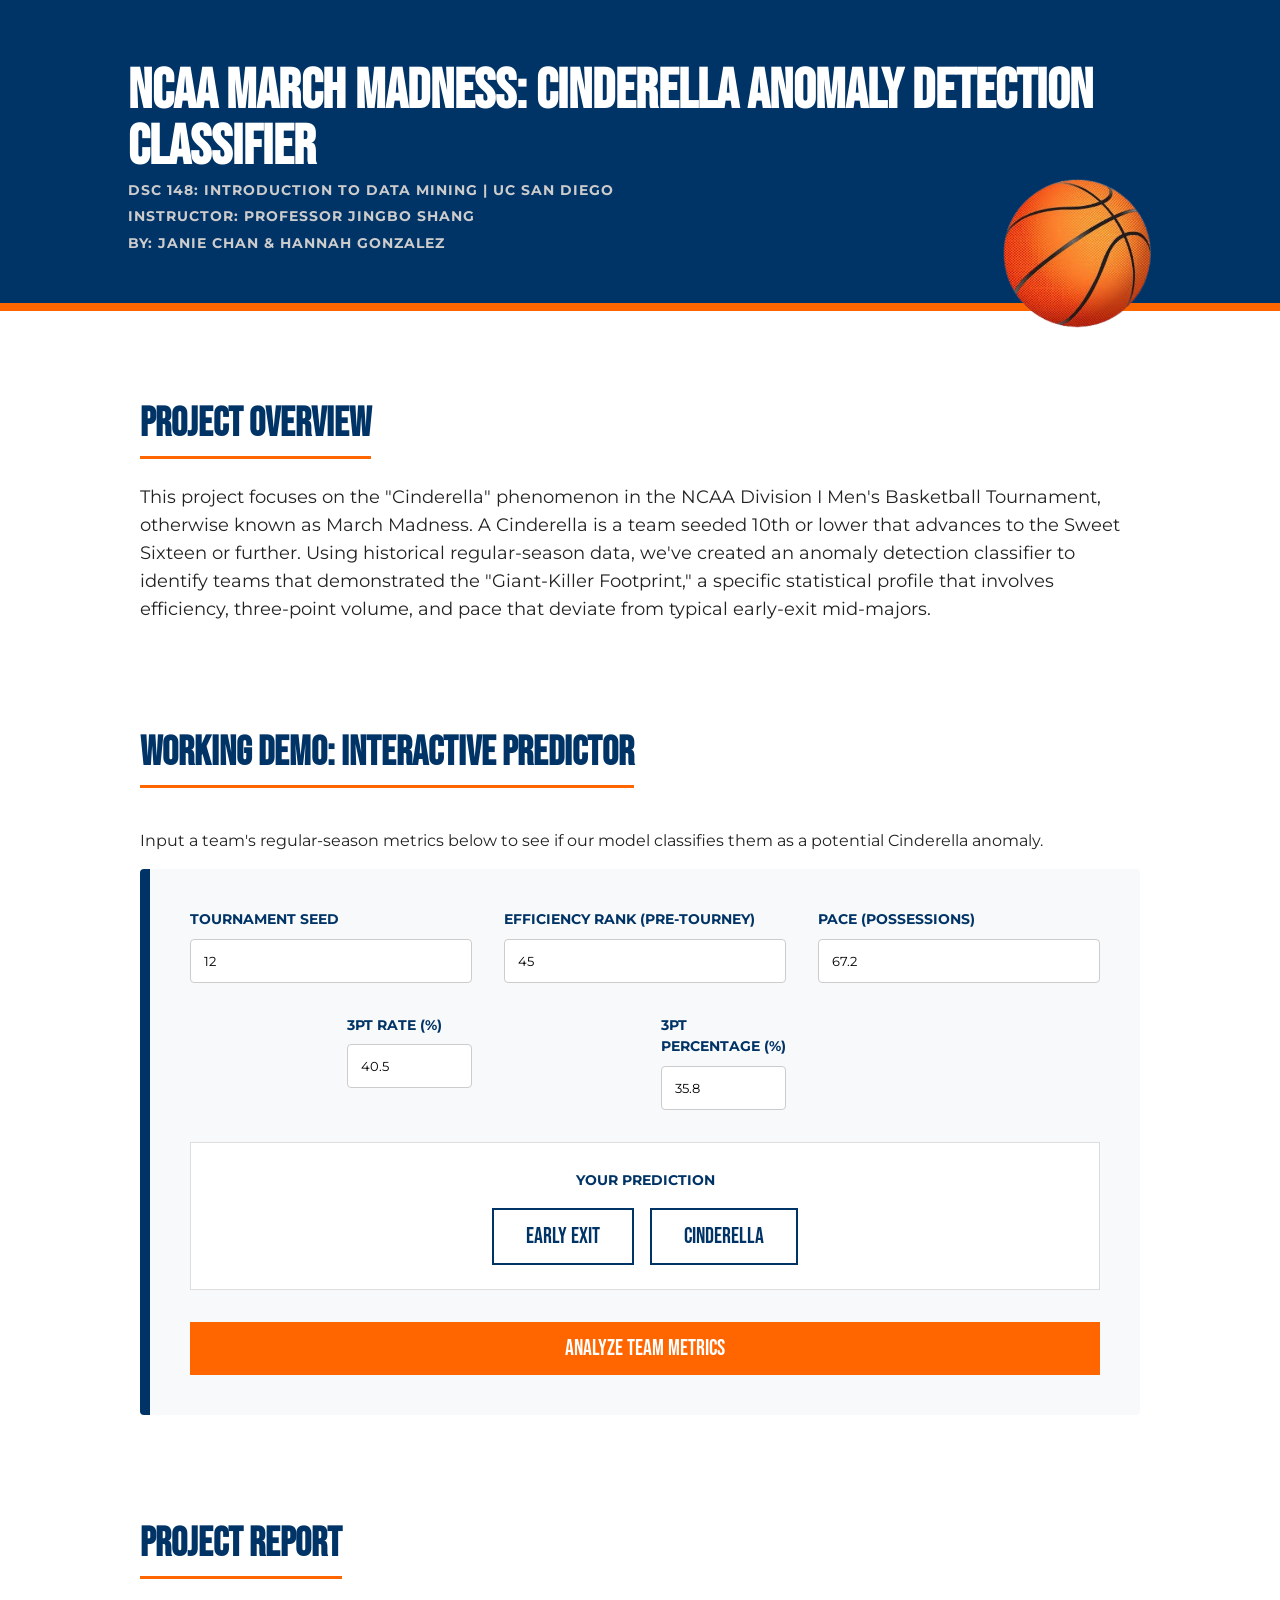
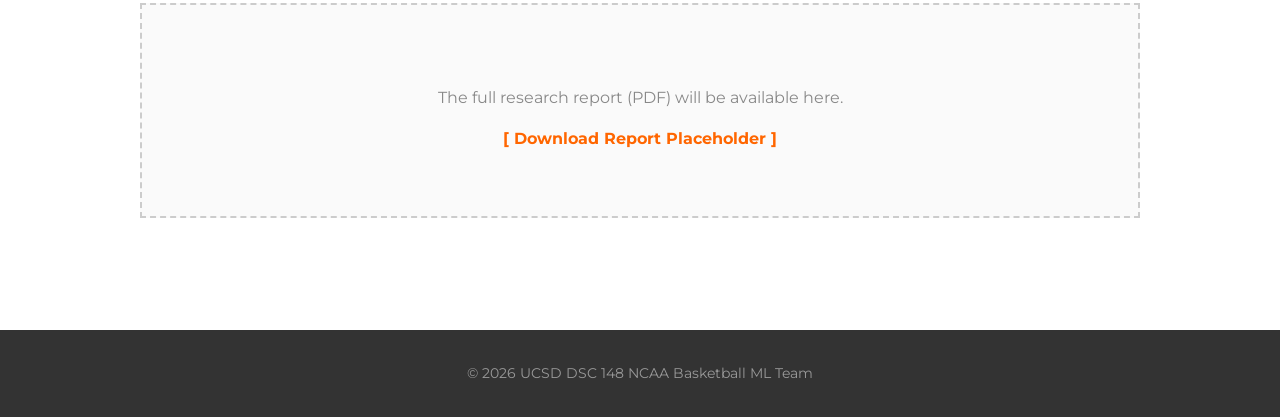
==== index.html @ 098d6387 "final additions + working demo" ====
<!DOCTYPE html>
<html lang="en">
<head>
    <meta charset="UTF-8">
    <meta name="viewport" content="width=device-width, initial-scale=1.0">
    <title>NCAA Cinderella Anomaly Detection</title>
    <link rel="preconnect" href="https://fonts.googleapis.com">
    <link rel="preconnect" href="https://fonts.gstatic.com" crossorigin>
    <link href="https://fonts.googleapis.com/css2?family=Bebas+Neue&family=Montserrat:wght@400;700&display=swap" rel="stylesheet">
    <link rel="stylesheet" href="style.css">
</head>
<body>

    <header class="hero">
        <div class="hoop-icon">
            <img src="image.png" alt="March Madness Clipart" style="width: 150px; height: auto;">
        </div>
        <h1>NCAA March Madness: Cinderella Anomaly Detection Classifier</h1>
        <div class="course-info">DSC 148: Introduction to Data Mining | UC San Diego</div>
        <div class="course-info">Instructor: Professor Jingbo Shang</div>
        <div class="course-info">By: Janie Chan & Hannah Gonzalez</div>
    </header>

    <div class="content-wrapper">
        
        <section id="overview">
            <h2>Project Overview</h2>
            <div class="description-text">
                This project focuses on the "Cinderella" phenomenon in the NCAA Division I Men's Basketball Tournament, otherwise known as March Madness. A Cinderella is a team seeded 10th or lower that advances to the Sweet Sixteen or further. Using historical regular-season data, we've created an anomaly detection classifier to identify teams that demonstrated the "Giant-Killer Footprint," a specific statistical profile that involves efficiency, three-point volume, and pace that deviate from typical early-exit mid-majors.
            </div>
        </section>

        <section id="demo">
            <h2>Working Demo: Interactive Predictor</h2>
            <p>Input a team's regular-season metrics below to see if our model classifies them as a potential Cinderella anomaly.</p>
            
            <div class="predictor-tool">
                <div id="form-content">
                    <div class="form-grid">
                        <div class="input-group">
                            <label>Tournament Seed</label>
                            <input type="number" id="seed" value="12" min="1" max="16">
                            <span class="tooltip">The team's rank in the bracket (1-16). Lower seeds are often the 'underdogs'.</span>
                        </div>
                        <div class="input-group">
                            <label>Efficiency Rank (Pre-Tourney)</label>
                            <input type="number" id="rank" value="45" min="1">
                            <span class="tooltip">The team's overall statistical ranking before the tournament starts.</span>
                        </div>
                        <div class="input-group">
                            <label>Pace (Possessions)</label>
                            <input type="number" id="pace" value="67.2" step="0.1">
                            <span class="tooltip">Average number of possessions per game; shows how fast the team plays.</span>
                        </div>
                        <div class="input-group">
                            <label>3PT Rate (%)</label>
                            <input type="number" id="threeRate" value="40.5" step="0.1">
                            <span class="tooltip">The percentage of total shots that are three-pointers. High rates can lead to upsets.</span>
                        </div>
                        <div class="input-group">
                            <label>3PT Percentage (%)</label>
                            <input type="number" id="threePct" value="35.8" step="0.1">
                            <span class="tooltip">The team's success rate on three-point shots. Accuracy is key for a Cinderella run.</span>
                        </div>
                    </div>

                    <div class="guess-box">
                        <label>Your Prediction</label>
                        <div class="btn-group">
                            <button class="btn-toggle" onclick="setGuess(0)" id="guess-0">Early Exit</button>
                            <button class="btn-toggle" onclick="setGuess(1)" id="guess-1">Cinderella</button>
                        </div>
                    </div>

                    <button class="btn-action" onclick="runAnalysis()">Analyze Team Metrics</button>
                </div>

                <div id="results" class="results-container">
                    <div class="result-grid">
                        <div id="user-result-card" class="res-card">
                            <div style="font-size: 0.8rem; text-transform: uppercase;">Your Guess</div>
                            <div id="user-val" style="font-size: 1.5rem; font-family: 'Bebas Neue';"></div>
                        </div>
                        <div id="ml-result-card" class="res-card">
                            <div style="font-size: 0.8rem; text-transform: uppercase;">Model Output</div>
                            <div id="ml-val" style="font-size: 1.5rem; font-family: 'Bebas Neue';"></div>
                        </div>
                    </div>
                    <div id="explanation-text" class="explanation"></div>
                    <button class="btn-toggle" style="width:100%; margin-top: 1rem;" onclick="resetDemo()">Reset Demo</button>
                </div>
            </div>
        </section>

        <section id="report">
            <h2>Project Report</h2>
            <div class="report-placeholder">
                <p>The full research report (PDF) will be available here.</p>
                <a href="#" style="color: var(--ncaa-orange); font-weight: bold; text-decoration: none;">[ Download Report Placeholder ]</a>
            </div>
        </section>

    </div>

    <footer>
        &copy; 2026 UCSD DSC 148 NCAA Basketball ML Team
    </footer>

    <script>
        let selection = null;

        function setGuess(val) {
            selection = val;
            document.getElementById('guess-0').classList.toggle('active', val === 0);
            document.getElementById('guess-1').classList.toggle('active', val === 1);
        }

        function runAnalysis() {
            if (selection === null) {
                alert("Please select your own prediction first!");
                return;
            }

            const seed = parseFloat(document.getElementById('seed').value);
            const rank = parseFloat(document.getElementById('rank').value);
            const threeRate = parseFloat(document.getElementById('threeRate').value);
            const threePct = parseFloat(document.getElementById('threePct').value);

            // Simplified Model Heuristic
            let score = 0;
            if (seed >= 10) score += 1;
            if (rank < seed * 5) score += 1;
            if (threeRate > 38) score += 1;
            if (threePct > 36) score += 1;

            const isCinderella = score >= 3;
            const mlPred = isCinderella ? 1 : 0;

            // UI Updates
            document.getElementById('form-content').style.display = 'none';
            document.getElementById('results').style.display = 'block';

            const userVal = selection === 1 ? 'Cinderella' : 'Early Exit';
            const mlVal = mlPred === 1 ? 'Cinderella' : 'Early Exit';

            document.getElementById('user-val').innerText = userVal;
            document.getElementById('ml-val').innerText = mlVal;

            document.getElementById('user-result-card').className = 'res-card ' + (selection === 1 ? 'cinderella' : 'early-exit');
            document.getElementById('ml-result-card').className = 'res-card ' + (mlPred === 1 ? 'cinderella' : 'early-exit');

            let explanation = "";
            if (selection === mlPred) {
                explanation = "<strong>Agreement:</strong> Your intuition aligns with our model's feature analysis.";
            } else {
                explanation = "<strong>Discrepancy:</strong> The model " + (mlPred === 1 ? "detected a statistical anomaly" : "didn't see enough of a 'Giant-Killer' profile") + " that differed from your guess.";
            }
            
            document.getElementById('explanation-text').innerHTML = explanation;
        }

        function resetDemo() {
            document.getElementById('form-content').style.display = 'block';
            document.getElementById('results').style.display = 'none';
            selection = null;
            document.getElementById('guess-0').classList.remove('active');
            document.getElementById('guess-1').classList.remove('active');
        }
    </script>
</body>
</html>
---- style.css ----
:root {
    --ncaa-orange: #FF6600;
    --ncaa-blue: #003366;
    --wood-floor: #f4d3a6;
    --text-main: #222;
    --white: #ffffff;
    --light-gray: #f8f9fa;
}

body {
    font-family: 'Montserrat', sans-serif;
    background-color: var(--white);
    margin: 0;
    color: var(--text-main);
    line-height: 1.6;
}

/* Hero Section */
.hero {
    background-color: var(--ncaa-blue);
    color: var(--white);
    padding: 4rem 10% 3rem 10%;
    border-bottom: 8px solid var(--ncaa-orange);
    position: relative;
}

.hero h1 {
    font-family: 'Bebas Neue', cursive;
    font-size: 3.5rem;
    margin: 0;
    line-height: 1;
}

.hero .course-info {
    margin-top: 0.2rem;
    font-weight: 700;
    text-transform: uppercase;
    letter-spacing: 1px;
    color: #ccc;
    font-size: 0.9rem;
}

/* Content Sections */
.content-wrapper {
    max-width: 1000px;
    margin: 0 auto;
    padding: 3rem 5%;
}

section {
    margin-bottom: 4rem;
}

h2 {
    font-family: 'Bebas Neue', cursive;
    font-size: 2.5rem;
    color: var(--ncaa-blue);
    border-bottom: 3px solid var(--ncaa-orange);
    display: inline-block;
    margin-bottom: 1.5rem;
}

.description-text {
    font-size: 1.1rem;
    margin-bottom: 2rem;
    width: 100%;
}

/* Predictor Tool Styling */
.predictor-tool {
    background: var(--light-gray);
    padding: 2.5rem;
    border-radius: 4px;
    border-left: 10px solid var(--ncaa-blue);
}

.form-grid {
    display: grid;
    grid-template-columns: repeat(6, 1fr);
    gap: 2rem;
    margin-bottom: 2rem;
}

.input-group {
    display: flex;
    flex-direction: column;
    position: relative;
    grid-column: span 2;
    min-width: 0; /* Prevents flex items from overflowing */
}

/* Center the bottom two items (3-2 layout) */
.input-group:nth-child(4) {
    grid-column-start: 2;
}

.input-group:nth-child(5) {
    grid-column-start: 4;
}

/* Responsive adjustments for the 3-2 layout */
@media (max-width: 850px) {
    .form-grid {
        grid-template-columns: repeat(2, 1fr);
        gap: 1.5rem;
    }
    .input-group {
        grid-column: span 1 !important;
        grid-column-start: auto !important;
    }
}

@media (max-width: 500px) {
    .form-grid {
        grid-template-columns: 1fr;
    }
    .hero h1 {
        font-size: 2.5rem;
    }
}

/* Tooltip Styling */
.input-group .tooltip {
    visibility: hidden;
    background-color: var(--ncaa-blue);
    color: #fff;
    text-align: center;
    border-radius: 4px;
    padding: 0.8rem;
    position: absolute;
    z-index: 10;
    bottom: 110%;
    left: 50%;
    transform: translateX(-50%);
    width: 200px;
    font-size: 0.8rem;
    line-height: 1.2;
    opacity: 0;
    transition: opacity 0.3s;
    box-shadow: 0 4px 10px rgba(0,0,0,0.2);
    pointer-events: none;
    text-transform: none;
    font-weight: normal;
}

.input-group .tooltip::after {
    content: "";
    position: absolute;
    top: 100%;
    left: 50%;
    margin-left: -5px;
    border-width: 5px;
    border-style: solid;
    border-color: var(--ncaa-blue) transparent transparent transparent;
}

.input-group:hover .tooltip {
    visibility: visible;
    opacity: 1;
}

label {
    font-weight: bold;
    margin-bottom: 0.5rem;
    font-size: 0.85rem;
    text-transform: uppercase;
    color: var(--ncaa-blue);
}

input {
    padding: 0.8rem;
    border: 1px solid #ccc;
    border-radius: 4px;
    font-family: inherit;
}

input:focus {
    outline: none;
    border-color: var(--ncaa-orange);
    box-shadow: 0 0 0 2px rgba(255,102,0,0.2);
}

.guess-box {
    background: var(--white);
    padding: 1.5rem;
    border: 1px solid #ddd;
    margin-bottom: 2rem;
    text-align: center;
}

.btn-group {
    display: flex;
    justify-content: center;
    gap: 1rem;
    margin-top: 1rem;
}

button {
    padding: 0.8rem 2rem;
    font-family: 'Bebas Neue', cursive;
    font-size: 1.4rem;
    border: none;
    cursor: pointer;
    transition: all 0.2s;
}

.btn-action {
    background-color: var(--ncaa-orange);
    color: white;
    width: 100%;
}

.btn-action:hover {
    background-color: #d45500;
}

.btn-toggle {
    background: transparent;
    border: 2px solid var(--ncaa-blue);
    color: var(--ncaa-blue);
}

.btn-toggle.active {
    background: var(--ncaa-blue);
    color: white;
}

/* Result Display */
.results-container {
    display: none;
    margin-top: 2rem;
    animation: slideDown 0.4s ease-out;
}

.result-grid {
    display: grid;
    grid-template-columns: 1fr 1fr;
    gap: 1rem;
}

.res-card {
    padding: 1.5rem;
    text-align: center;
    border: 1px solid #ddd;
}

.res-card.cinderella { background-color: #e8f5e9; border-color: #c8e6c9; color: #2e7d32; }
.res-card.early-exit { background-color: #ffebee; border-color: #ffcdd2; color: #c62828; }

.explanation {
    margin-top: 1.5rem;
    padding: 1rem;
    background: #eee;
    border-radius: 4px;
}

/* Report Section */
.report-placeholder {
    border: 2px dashed #ccc;
    padding: 4rem;
    text-align: center;
    color: #888;
    background: #fafafa;
}

/* Decorative Elements */
.hoop-icon {
    position: absolute;
    right: 10%;
    top: 85%;
    transform: translateY(-50%);
    opacity: 1;
    pointer-events: none;
}

@keyframes slideDown {
    from { opacity: 0; transform: translateY(-10px); }
    to { opacity: 1; transform: translateY(0); }
}

footer {
    background: #333;
    color: #999;
    padding: 2rem;
    text-align: center;
    font-size: 0.9rem;
}
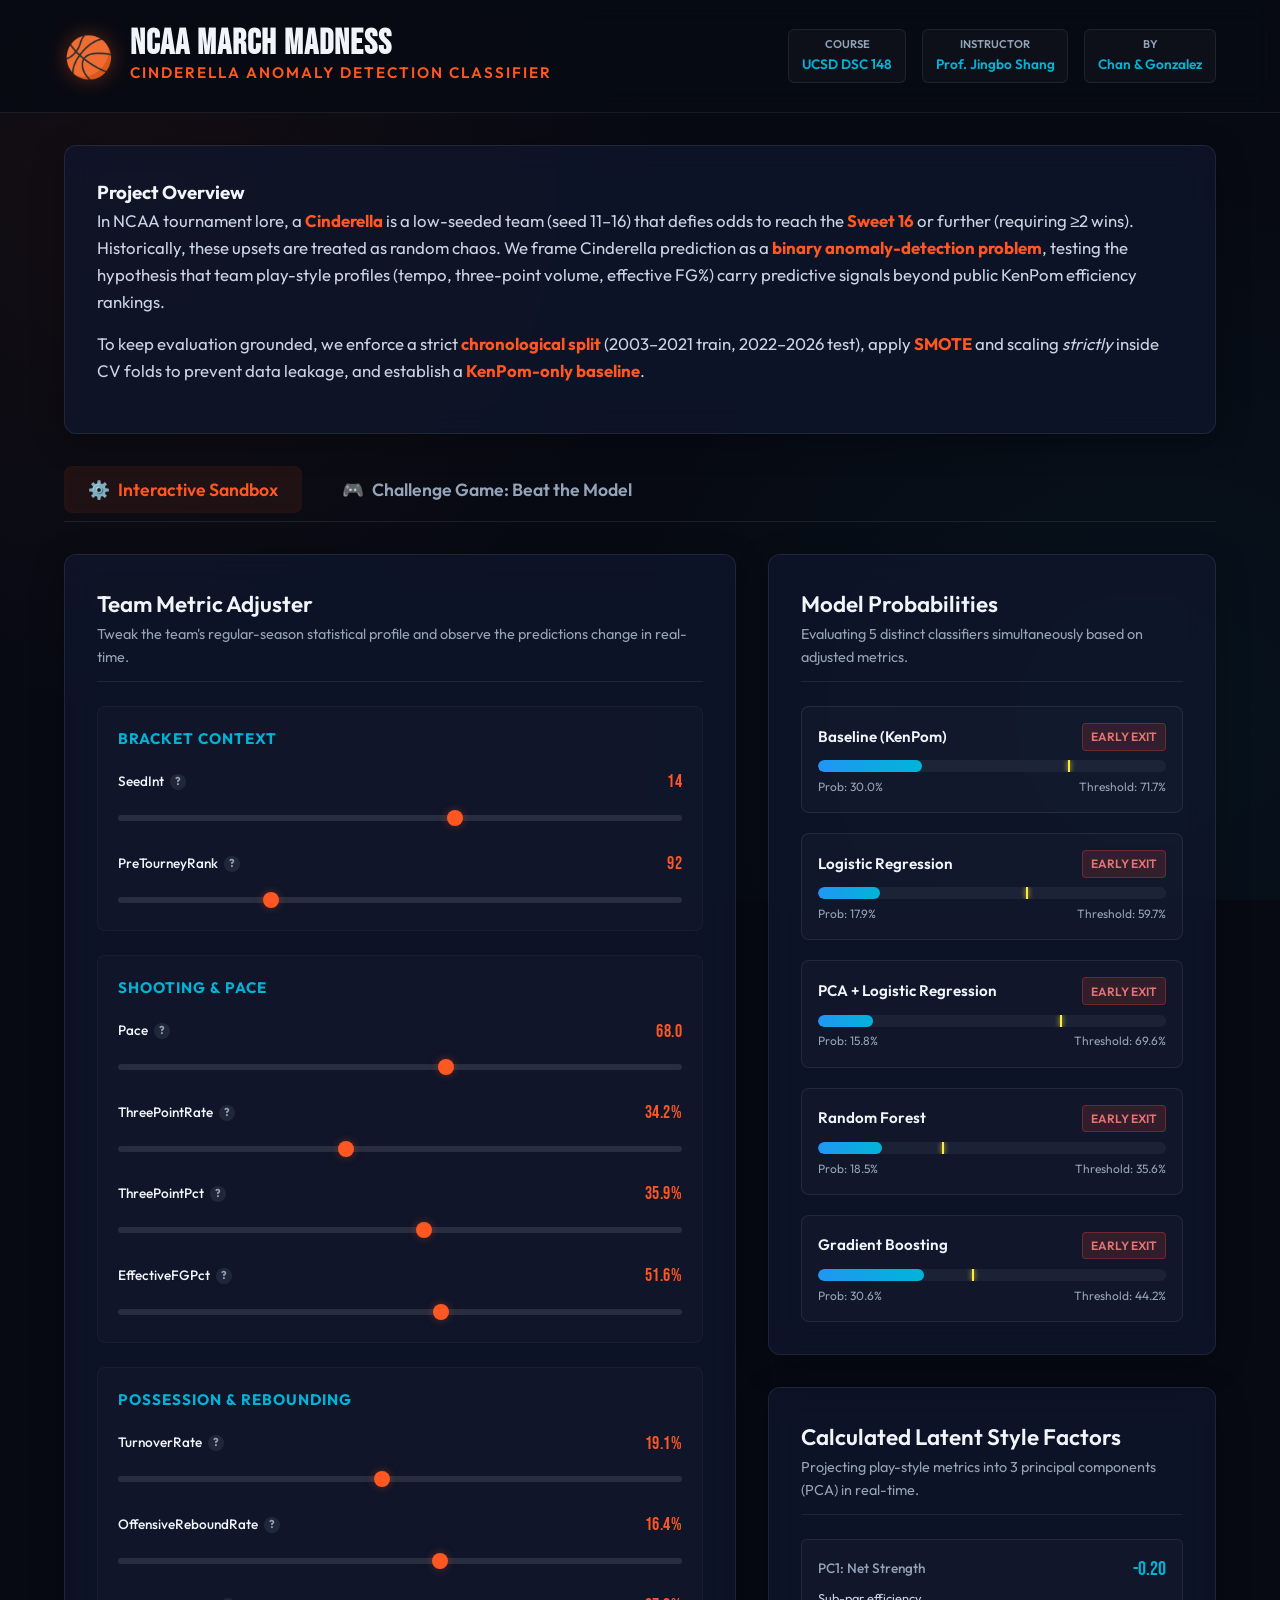
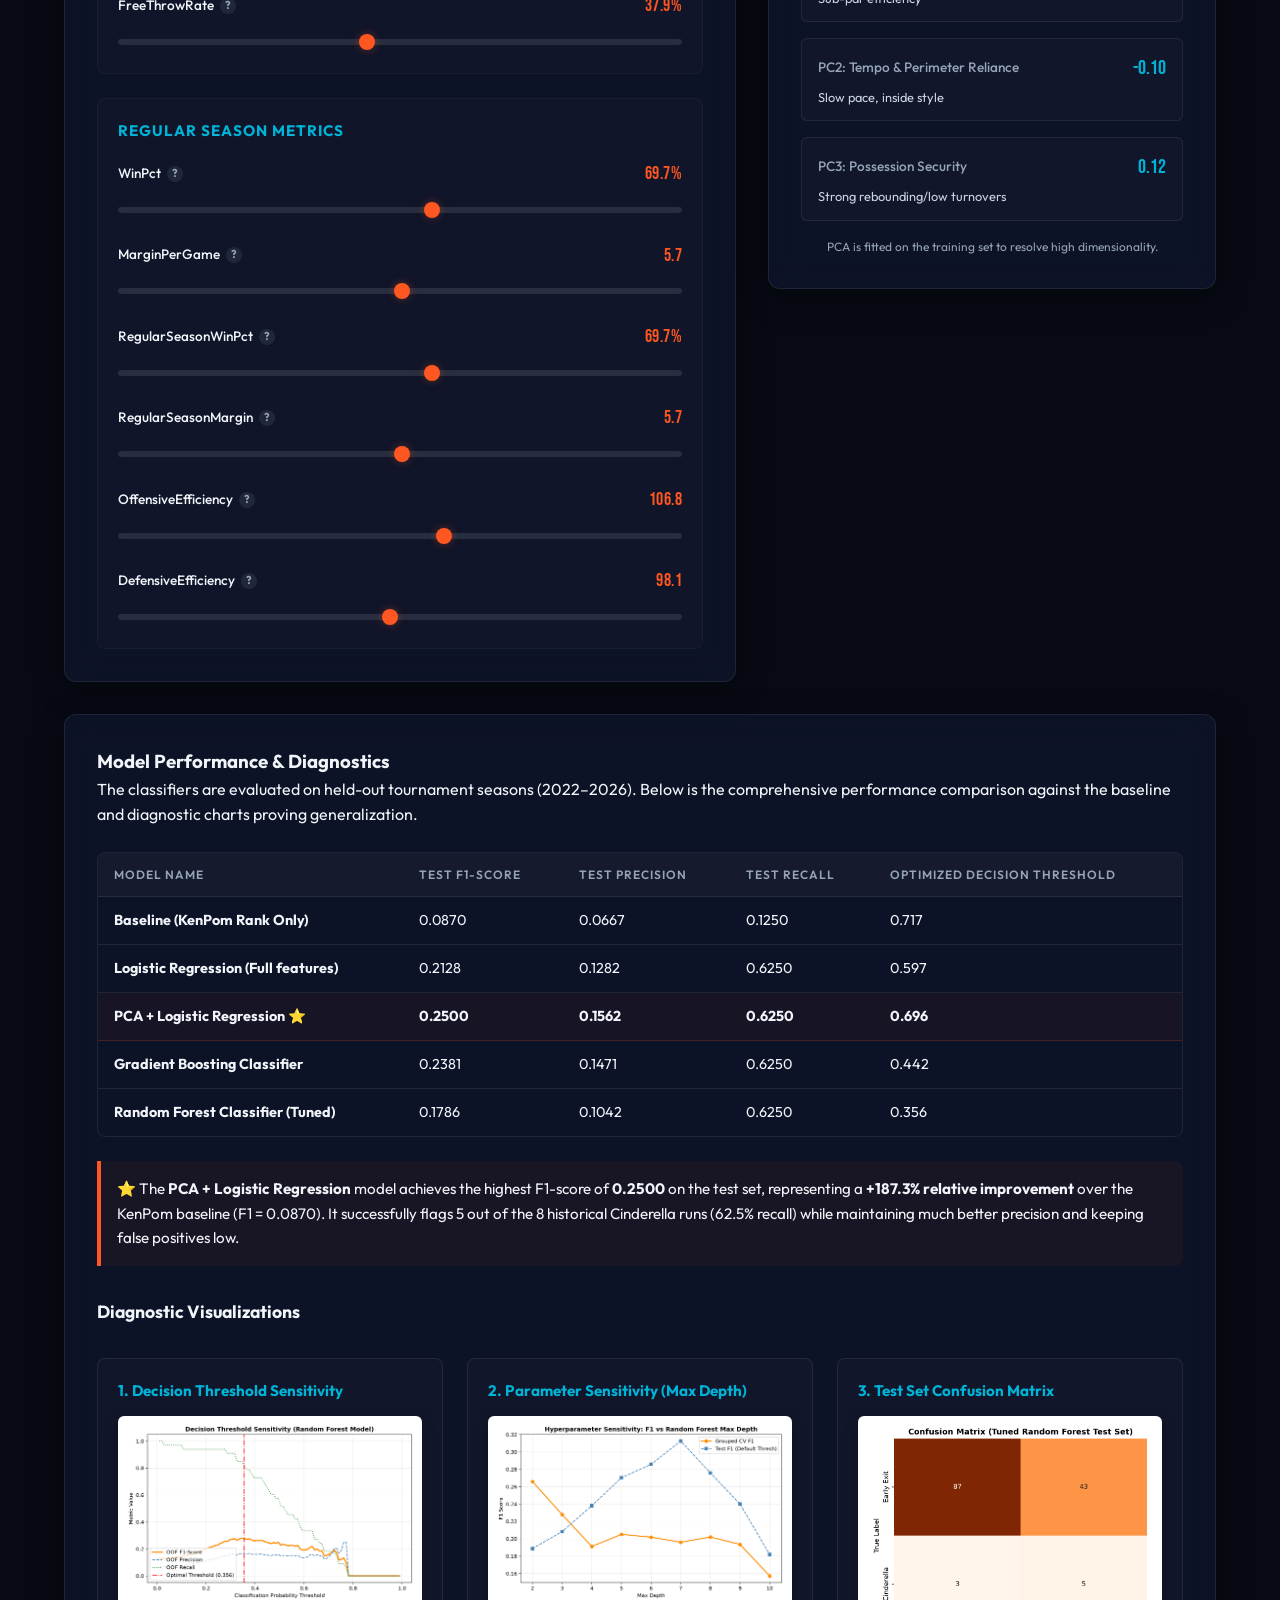
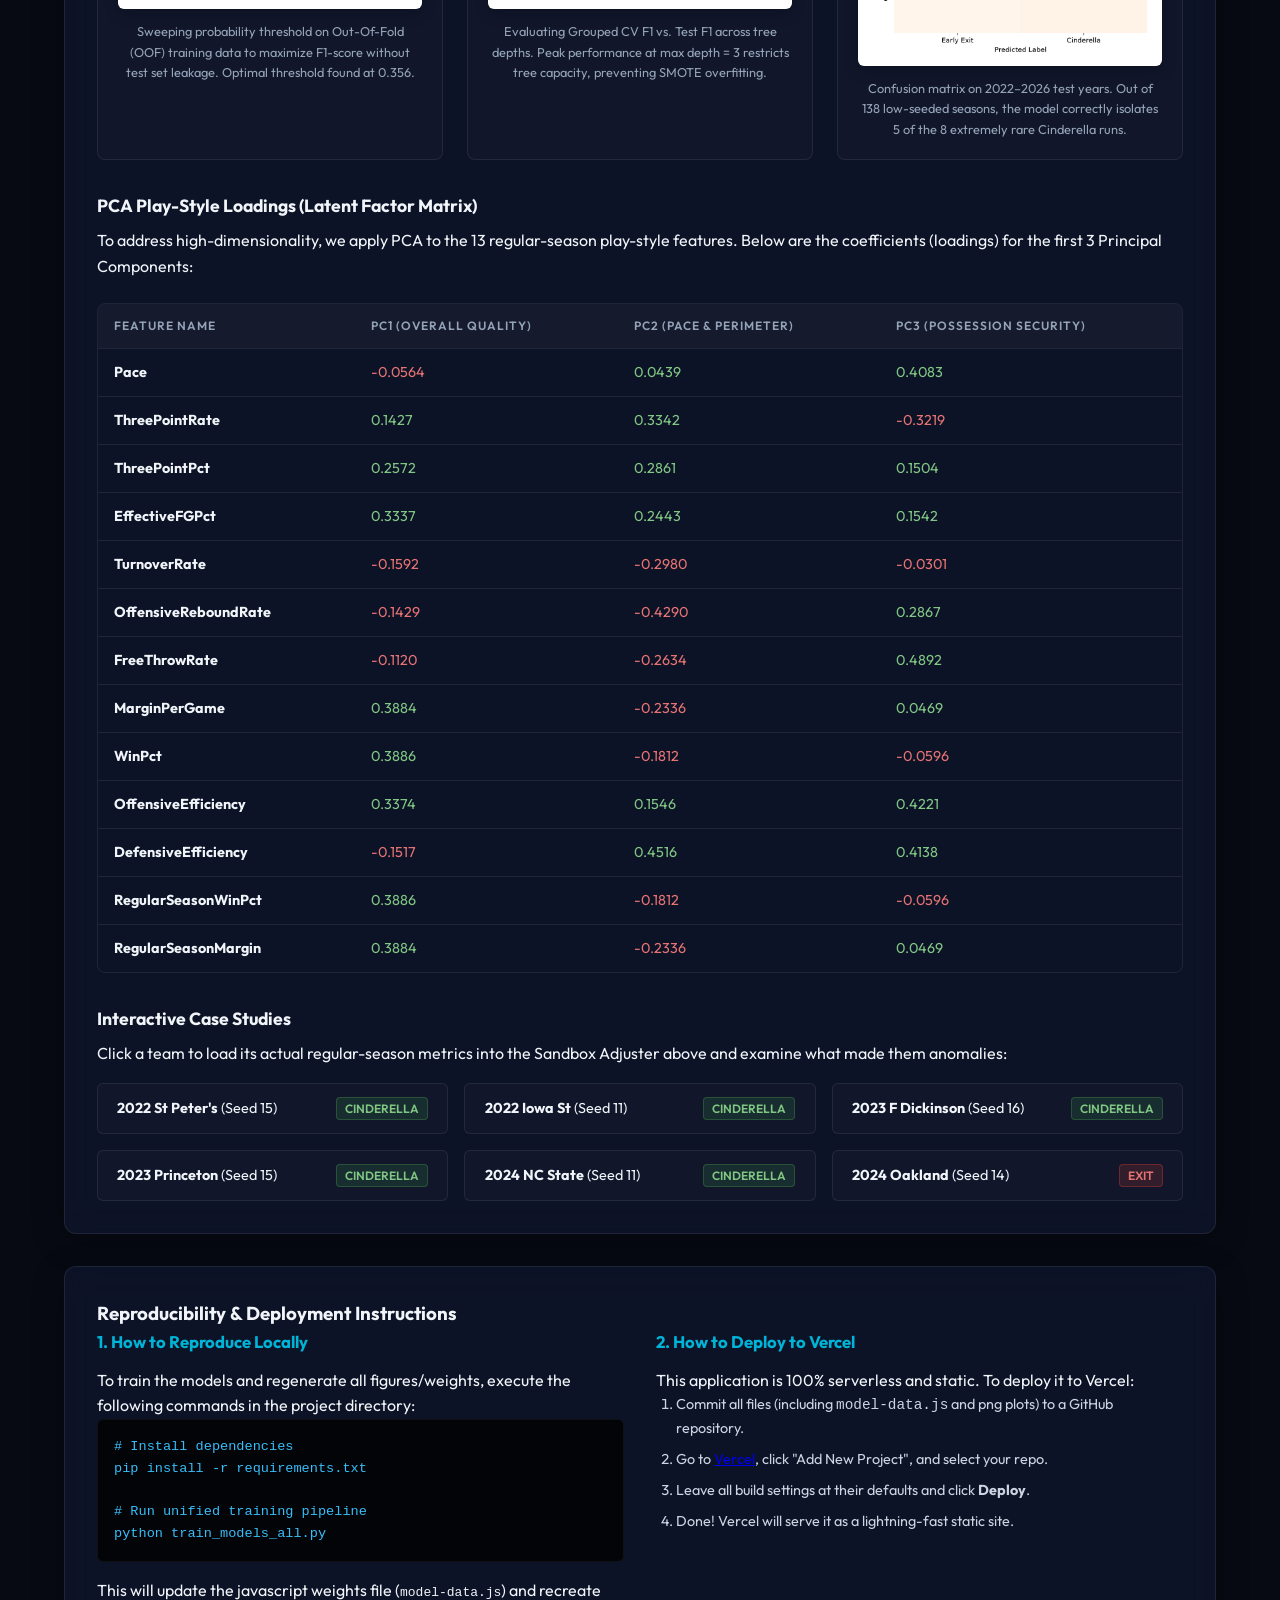
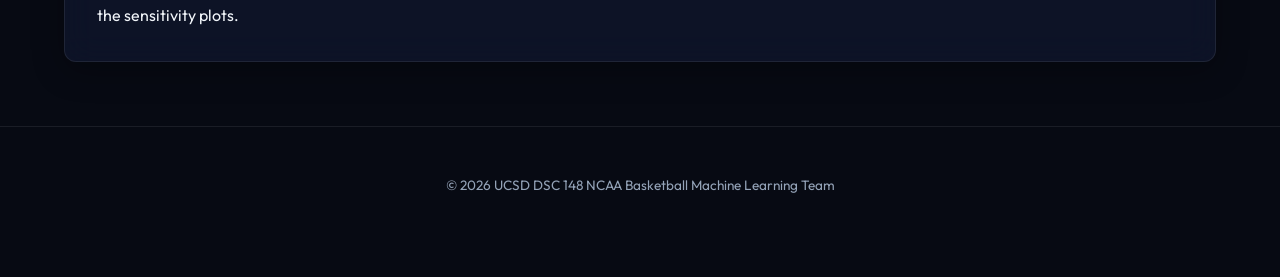
==== commit c929d7d5: "updating full model fix and restructuring and working demo" ====
--- a/index.html
+++ b/index.html
@@ -1,171 +1,357 @@
 <!DOCTYPE html>
 <html lang="en">
 <head>
-    <meta charset="UTF-8">
-    <meta name="viewport" content="width=device-width, initial-scale=1.0">
-    <title>NCAA Cinderella Anomaly Detection</title>
-    <link rel="preconnect" href="https://fonts.googleapis.com">
-    <link rel="preconnect" href="https://fonts.gstatic.com" crossorigin>
-    <link href="https://fonts.googleapis.com/css2?family=Bebas+Neue&family=Montserrat:wght@400;700&display=swap" rel="stylesheet">
-    <link rel="stylesheet" href="style.css">
+  <meta charset="UTF-8">
+  <meta name="viewport" content="width=device-width, initial-scale=1.0">
+  <title>NCAA March Madness: Cinderella Anomaly Detection</title>
+  <!-- SEO Tags -->
+  <meta name="description" content="An interactive machine learning dashboard for predicting NCAA March Madness Cinderella anomalies using advanced models (Logistic Regression, Random Forest, Gradient Boosting, PCA) trained on historical tournament data.">
+  <meta name="author" content="Janie Chan & Hannah Gonzalez">
+  <link rel="preconnect" href="https://fonts.googleapis.com">
+  <link rel="preconnect" href="https://fonts.gstatic.com" crossorigin>
+  <link href="https://fonts.googleapis.com/css2?family=Outfit:wght@300;400;600;800&family=Bebas+Neue&display=swap" rel="stylesheet">
+  <link rel="stylesheet" href="style.css">
 </head>
 <body>
 
-    <header class="hero">
-        <div class="hoop-icon">
-            <img src="image.png" alt="March Madness Clipart" style="width: 150px; height: auto;">
-        </div>
-        <h1>NCAA March Madness: Cinderella Anomaly Detection Classifier</h1>
-        <div class="course-info">DSC 148: Introduction to Data Mining | UC San Diego</div>
-        <div class="course-info">Instructor: Professor Jingbo Shang</div>
-        <div class="course-info">By: Janie Chan & Hannah Gonzalez</div>
-    </header>
-
-    <div class="content-wrapper">
-        
-        <section id="overview">
-            <h2>Project Overview</h2>
-            <div class="description-text">
-                This project focuses on the "Cinderella" phenomenon in the NCAA Division I Men's Basketball Tournament, otherwise known as March Madness. A Cinderella is a team seeded 10th or lower that advances to the Sweet Sixteen or further. Using historical regular-season data, we've created an anomaly detection classifier to identify teams that demonstrated the "Giant-Killer Footprint," a specific statistical profile that involves efficiency, three-point volume, and pace that deviate from typical early-exit mid-majors.
-            </div>
-        </section>
-
-        <section id="demo">
-            <h2>Working Demo: Interactive Predictor</h2>
-            <p>Input a team's regular-season metrics below to see if our model classifies them as a potential Cinderella anomaly.</p>
+  <!-- Premium Header -->
+  <header class="app-header">
+    <div class="header-container">
+      <div class="header-logo-group">
+        <div class="hoop-art">🏀</div>
+        <div>
+          <h1>NCAA March Madness</h1>
+          <h2>Cinderella Anomaly Detection Classifier</h2>
+        </div>
+      </div>
+      <div class="meta-badge-grid">
+        <div class="meta-badge">
+          <span class="meta-label">Course</span>
+          <span class="meta-val">UCSD DSC 148</span>
+        </div>
+        <div class="meta-badge">
+          <span class="meta-label">Instructor</span>
+          <span class="meta-val">Prof. Jingbo Shang</span>
+        </div>
+        <div class="meta-badge">
+          <span class="meta-label">By</span>
+          <span class="meta-val">Chan & Gonzalez</span>
+        </div>
+      </div>
+    </div>
+  </header>
+
+  <main class="main-content">
+    <!-- Project Overview -->
+    <section class="card glass-panel intro-section" id="overview">
+      <h3>Project Overview</h3>
+      <p>
+        In NCAA tournament lore, a <strong>Cinderella</strong> is a low-seeded team (seed 11–16) that defies odds to reach the <strong>Sweet 16</strong> or further (requiring &ge;2 wins). Historically, these upsets are treated as random chaos. We frame Cinderella prediction as a <strong>binary anomaly-detection problem</strong>, testing the hypothesis that team play-style profiles (tempo, three-point volume, effective FG%) carry predictive signals beyond public KenPom efficiency rankings.
+      </p>
+      <p>
+        To keep evaluation grounded, we enforce a strict <strong>chronological split</strong> (2003–2021 train, 2022–2026 test), apply <strong>SMOTE</strong> and scaling <em>strictly</em> inside CV folds to prevent data leakage, and establish a <strong>KenPom-only baseline</strong>.
+      </p>
+    </section>
+
+    <!-- Interactive Workspace Tabs -->
+    <div class="workspace-tabs-wrapper">
+      <button class="tab-btn active" id="tab-sandbox">
+        <span class="tab-icon">⚙️</span> Interactive Sandbox
+      </button>
+      <button class="tab-btn" id="tab-challenge">
+        <span class="tab-icon">🎮</span> Challenge Game: Beat the Model
+      </button>
+    </div>
+
+    <!-- 1. Interactive Sandbox Workspace -->
+    <section id="sandbox-workspace" class="sandbox-grid">
+      <!-- Left Column: Sliders -->
+      <div class="card glass-panel input-panel">
+        <div class="panel-header">
+          <h3>Team Metric Adjuster</h3>
+          <p>Tweak the team's regular-season statistical profile and observe the predictions change in real-time.</p>
+        </div>
+        <div id="sliders-grid" class="sliders-list">
+          <!-- Dynamically populated sliders -->
+        </div>
+      </div>
+
+      <!-- Right Column: Real-time Predictions & PCA -->
+      <div class="prediction-side">
+        <!-- Live ML Outputs -->
+        <div class="card glass-panel output-panel">
+          <div class="panel-header">
+            <h3>Model Probabilities</h3>
+            <p>Evaluating 5 distinct classifiers simultaneously based on adjusted metrics.</p>
+          </div>
+          <div id="predictions-list" class="predictions-stack">
+            <!-- Dynamically populated prediction bars -->
+          </div>
+        </div>
+
+        <!-- Live Latent Factors -->
+        <div class="card glass-panel pca-panel">
+          <div class="panel-header">
+            <h3>Calculated Latent Style Factors</h3>
+            <p>Projecting play-style metrics into 3 principal components (PCA) in real-time.</p>
+          </div>
+          <div class="pca-grid">
+            <div class="pca-card">
+              <div class="pca-meta">
+                <span class="pca-title">PC1: Net Strength</span>
+                <span class="pca-val" id="pca-pc1-val">0.00</span>
+              </div>
+              <p class="pca-desc" id="pca-pc1-desc">Calculated component...</p>
+            </div>
+            <div class="pca-card">
+              <div class="pca-meta">
+                <span class="pca-title">PC2: Tempo & Perimeter Reliance</span>
+                <span class="pca-val" id="pca-pc2-val">0.00</span>
+              </div>
+              <p class="pca-desc" id="pca-pc2-desc">Calculated component...</p>
+            </div>
+            <div class="pca-card">
+              <div class="pca-meta">
+                <span class="pca-title">PC3: Possession Security</span>
+                <span class="pca-val" id="pca-pc3-val">0.00</span>
+              </div>
+              <p class="pca-desc" id="pca-pc3-desc">Calculated component...</p>
+            </div>
+          </div>
+          <p class="pca-footer-note">
+            PCA is fitted on the training set to resolve high dimensionality.
+          </p>
+        </div>
+      </div>
+    </section>
+
+    <!-- 2. Challenge Mode Workspace (Hidden by default) -->
+    <section id="challenge-workspace" class="challenge-container" style="display: none;">
+      <div class="challenge-split">
+        <!-- Game Play area -->
+        <div class="card glass-panel challenge-game-card">
+          <div class="panel-header">
+            <h3>Can You Predict the Cinderella?</h3>
+            <p>Below are the actual regular season metrics of a real tournament team (Seed 11–16) drawn from the 2022–2026 test years. Make your guess, check the models, and reveal the truth!</p>
+          </div>
+          
+          <div class="mystery-box-badge">❓ Mystery Team Case</div>
+          
+          <div id="challenge-stats-grid" class="challenge-stats-grid">
+            <!-- Dynamically populated -->
+          </div>
+
+          <div class="challenge-actions-group">
+            <div class="user-guess-area">
+              <span class="prompt-text">Your Guess:</span>
+              <div class="btn-group">
+                <button class="btn-toggle btn-guess" id="guess-exit-btn">Early Exit</button>
+                <button class="btn-toggle btn-guess" id="guess-cindy-btn">Cinderella</button>
+              </div>
+            </div>
+            <div class="game-play-btns">
+              <button class="btn-action" id="challenge-reveal-btn" disabled>Reveal Outcome</button>
+              <button class="btn-secondary" id="challenge-next-btn">Next Team</button>
+            </div>
+          </div>
+
+          <!-- Reveal Area -->
+          <div id="challenge-outcome-wrapper" style="display: none; margin-top: 2rem;">
+            <div id="challenge-outcome-card">
+              <!-- Dynamically populated -->
+            </div>
             
-            <div class="predictor-tool">
-                <div id="form-content">
-                    <div class="form-grid">
-                        <div class="input-group">
-                            <label>Tournament Seed</label>
-                            <input type="number" id="seed" value="12" min="1" max="16">
-                            <span class="tooltip">The team's rank in the bracket (1-16). Lower seeds are often the 'underdogs'.</span>
-                        </div>
-                        <div class="input-group">
-                            <label>Efficiency Rank (Pre-Tourney)</label>
-                            <input type="number" id="rank" value="45" min="1">
-                            <span class="tooltip">The team's overall statistical ranking before the tournament starts.</span>
-                        </div>
-                        <div class="input-group">
-                            <label>Pace (Possessions)</label>
-                            <input type="number" id="pace" value="67.2" step="0.1">
-                            <span class="tooltip">Average number of possessions per game; shows how fast the team plays.</span>
-                        </div>
-                        <div class="input-group">
-                            <label>3PT Rate (%)</label>
-                            <input type="number" id="threeRate" value="40.5" step="0.1">
-                            <span class="tooltip">The percentage of total shots that are three-pointers. High rates can lead to upsets.</span>
-                        </div>
-                        <div class="input-group">
-                            <label>3PT Percentage (%)</label>
-                            <input type="number" id="threePct" value="35.8" step="0.1">
-                            <span class="tooltip">The team's success rate on three-point shots. Accuracy is key for a Cinderella run.</span>
-                        </div>
-                    </div>
-
-                    <div class="guess-box">
-                        <label>Your Prediction</label>
-                        <div class="btn-group">
-                            <button class="btn-toggle" onclick="setGuess(0)" id="guess-0">Early Exit</button>
-                            <button class="btn-toggle" onclick="setGuess(1)" id="guess-1">Cinderella</button>
-                        </div>
-                    </div>
-
-                    <button class="btn-action" onclick="runAnalysis()">Analyze Team Metrics</button>
-                </div>
-
-                <div id="results" class="results-container">
-                    <div class="result-grid">
-                        <div id="user-result-card" class="res-card">
-                            <div style="font-size: 0.8rem; text-transform: uppercase;">Your Guess</div>
-                            <div id="user-val" style="font-size: 1.5rem; font-family: 'Bebas Neue';"></div>
-                        </div>
-                        <div id="ml-result-card" class="res-card">
-                            <div style="font-size: 0.8rem; text-transform: uppercase;">Model Output</div>
-                            <div id="ml-val" style="font-size: 1.5rem; font-family: 'Bebas Neue';"></div>
-                        </div>
-                    </div>
-                    <div id="explanation-text" class="explanation"></div>
-                    <button class="btn-toggle" style="width:100%; margin-top: 1rem;" onclick="resetDemo()">Reset Demo</button>
-                </div>
-            </div>
-        </section>
-
-        <section id="report">
-            <h2>Project Report</h2>
-            <div class="report-placeholder">
-                <p>The full research report (PDF) will be available here.</p>
-                <a href="#" style="color: var(--ncaa-orange); font-weight: bold; text-decoration: none;">[ Download Report Placeholder ]</a>
-            </div>
-        </section>
-
-    </div>
-
-    <footer>
-        &copy; 2026 UCSD DSC 148 NCAA Basketball ML Team
-    </footer>
-
-    <script>
-        let selection = null;
-
-        function setGuess(val) {
-            selection = val;
-            document.getElementById('guess-0').classList.toggle('active', val === 0);
-            document.getElementById('guess-1').classList.toggle('active', val === 1);
-        }
-
-        function runAnalysis() {
-            if (selection === null) {
-                alert("Please select your own prediction first!");
-                return;
-            }
-
-            const seed = parseFloat(document.getElementById('seed').value);
-            const rank = parseFloat(document.getElementById('rank').value);
-            const threeRate = parseFloat(document.getElementById('threeRate').value);
-            const threePct = parseFloat(document.getElementById('threePct').value);
-
-            // Simplified Model Heuristic
-            let score = 0;
-            if (seed >= 10) score += 1;
-            if (rank < seed * 5) score += 1;
-            if (threeRate > 38) score += 1;
-            if (threePct > 36) score += 1;
-
-            const isCinderella = score >= 3;
-            const mlPred = isCinderella ? 1 : 0;
-
-            // UI Updates
-            document.getElementById('form-content').style.display = 'none';
-            document.getElementById('results').style.display = 'block';
-
-            const userVal = selection === 1 ? 'Cinderella' : 'Early Exit';
-            const mlVal = mlPred === 1 ? 'Cinderella' : 'Early Exit';
-
-            document.getElementById('user-val').innerText = userVal;
-            document.getElementById('ml-val').innerText = mlVal;
-
-            document.getElementById('user-result-card').className = 'res-card ' + (selection === 1 ? 'cinderella' : 'early-exit');
-            document.getElementById('ml-result-card').className = 'res-card ' + (mlPred === 1 ? 'cinderella' : 'early-exit');
-
-            let explanation = "";
-            if (selection === mlPred) {
-                explanation = "<strong>Agreement:</strong> Your intuition aligns with our model's feature analysis.";
-            } else {
-                explanation = "<strong>Discrepancy:</strong> The model " + (mlPred === 1 ? "detected a statistical anomaly" : "didn't see enough of a 'Giant-Killer' profile") + " that differed from your guess.";
-            }
-            
-            document.getElementById('explanation-text').innerHTML = explanation;
-        }
-
-        function resetDemo() {
-            document.getElementById('form-content').style.display = 'block';
-            document.getElementById('results').style.display = 'none';
-            selection = null;
-            document.getElementById('guess-0').classList.remove('active');
-            document.getElementById('guess-1').classList.remove('active');
-        }
-    </script>
+            <div class="model-comparison-table-wrapper" style="margin-top: 1.5rem;">
+              <h5>How the Models Classified this Team:</h5>
+              <table class="model-comparison-table">
+                <thead>
+                  <tr>
+                    <th>Model</th>
+                    <th>Model Probability</th>
+                    <th>Model Prediction</th>
+                    <th>Result</th>
+                  </tr>
+                </thead>
+                <tbody id="challenge-details-body">
+                  <!-- Dynamically populated -->
+                </tbody>
+              </table>
+            </div>
+          </div>
+        </div>
+
+        <!-- Scoreboard area -->
+        <div class="card glass-panel challenge-score-card">
+          <h3>Game Scoreboard</h3>
+          <p>Accuracy on held-out test data (2022–2026)</p>
+          <div class="scoreboard-stats">
+            <div class="score-row">
+              <span>👤 Your Score:</span>
+              <strong id="score-user" class="glow-text">0/0</strong>
+            </div>
+            <div class="score-row">
+              <span>🌲 Random Forest (Tuned):</span>
+              <strong id="score-rf">0/0</strong>
+            </div>
+            <div class="score-row">
+              <span>⚡ Gradient Boosting:</span>
+              <strong id="score-gbm">0/0</strong>
+            </div>
+            <div class="score-row">
+              <span>📊 KenPom Baseline:</span>
+              <strong id="score-baseline">0/0</strong>
+            </div>
+          </div>
+        </div>
+      </div>
+    </section>
+
+    <!-- Analytics, Model Details, and Plots Section -->
+    <section class="card glass-panel analytics-section" id="analytics">
+      <h3>Model Performance & Diagnostics</h3>
+      <p>
+        The classifiers are evaluated on held-out tournament seasons (2022–2026). Below is the comprehensive performance comparison against the baseline and diagnostic charts proving generalization.
+      </p>
+
+      <!-- Comparative Metrics Table -->
+      <div class="table-wrapper">
+        <table class="metrics-table">
+          <thead>
+            <tr>
+              <th>Model Name</th>
+              <th>Test F1-Score</th>
+              <th>Test Precision</th>
+              <th>Test Recall</th>
+              <th>Optimized Decision Threshold</th>
+            </tr>
+          </thead>
+          <tbody>
+            <tr>
+              <td><strong>Baseline (KenPom Rank Only)</strong></td>
+              <td>0.0870</td>
+              <td>0.0667</td>
+              <td>0.1250</td>
+              <td>0.717</td>
+            </tr>
+            <tr>
+              <td><strong>Logistic Regression (Full features)</strong></td>
+              <td>0.2128</td>
+              <td>0.1282</td>
+              <td>0.6250</td>
+              <td>0.597</td>
+            </tr>
+            <tr class="highlight-row">
+              <td><strong>PCA + Logistic Regression</strong> ⭐</td>
+              <td><strong>0.2500</strong></td>
+              <td><strong>0.1562</strong></td>
+              <td><strong>0.6250</strong></td>
+              <td><strong>0.696</strong></td>
+            </tr>
+            <tr>
+              <td><strong>Gradient Boosting Classifier</strong></td>
+              <td>0.2381</td>
+              <td>0.1471</td>
+              <td>0.6250</td>
+              <td>0.442</td>
+            </tr>
+            <tr>
+              <td><strong>Random Forest Classifier (Tuned)</strong></td>
+              <td>0.1786</td>
+              <td>0.1042</td>
+              <td>0.6250</td>
+              <td>0.356</td>
+            </tr>
+          </tbody>
+        </table>
+      </div>
+
+      <div class="highlight-note">
+        ⭐ The <strong>PCA + Logistic Regression</strong> model achieves the highest F1-score of <strong>0.2500</strong> on the test set, representing a <strong>+187.3% relative improvement</strong> over the KenPom baseline (F1 = 0.0870). It successfully flags 5 out of the 8 historical Cinderella runs (62.5% recall) while maintaining much better precision and keeping false positives low.
+      </div>
+
+      <!-- Diagnostic Charts Grid -->
+      <h4 class="section-subtitle">Diagnostic Visualizations</h4>
+      <div class="plots-carousel">
+        <div class="plot-card">
+          <h5>1. Decision Threshold Sensitivity</h5>
+          <img src="threshold_sensitivity.png" alt="Decision Threshold Sensitivity Plot" class="diagnostic-img">
+          <p class="plot-caption">Sweeping probability threshold on Out-Of-Fold (OOF) training data to maximize F1-score without test set leakage. Optimal threshold found at 0.356.</p>
+        </div>
+        <div class="plot-card">
+          <h5>2. Parameter Sensitivity (Max Depth)</h5>
+          <img src="parameter_sensitivity_depth.png" alt="Parameter Sensitivity Plot" class="diagnostic-img">
+          <p class="plot-caption">Evaluating Grouped CV F1 vs. Test F1 across tree depths. Peak performance at max depth = 3 restricts tree capacity, preventing SMOTE overfitting.</p>
+        </div>
+        <div class="plot-card">
+          <h5>3. Test Set Confusion Matrix</h5>
+          <img src="confusion_matrix_final_model.png" alt="Confusion Matrix Plot" class="diagnostic-img">
+          <p class="plot-caption">Confusion matrix on 2022–2026 test years. Out of 138 low-seeded seasons, the model correctly isolates 5 of the 8 extremely rare Cinderella runs.</p>
+        </div>
+      </div>
+
+      <!-- PCA Latent Factor Loadings -->
+      <h4 class="section-subtitle">PCA Play-Style Loadings (Latent Factor Matrix)</h4>
+      <p>
+        To address high-dimensionality, we apply PCA to the 13 regular-season play-style features. Below are the coefficients (loadings) for the first 3 Principal Components:
+      </p>
+      <div class="table-wrapper">
+        <table class="pca-loadings-table">
+          <thead>
+            <tr>
+              <th>Feature Name</th>
+              <th>PC1 (Overall Quality)</th>
+              <th>PC2 (Pace & Perimeter)</th>
+              <th>PC3 (Possession security)</th>
+            </tr>
+          </thead>
+          <tbody id="pca-loadings-body">
+            <!-- Dynamically populated -->
+          </tbody>
+        </table>
+      </div>
+      
+      <!-- Interactive Case Studies -->
+      <h4 class="section-subtitle">Interactive Case Studies</h4>
+      <p>Click a team to load its actual regular-season metrics into the Sandbox Adjuster above and examine what made them anomalies:</p>
+      <div id="case-studies-list" class="case-studies-grid">
+        <!-- Dynamically populated -->
+      </div>
+    </section>
+
+    <!-- Reproducibility & Deployment guide -->
+    <section class="card glass-panel admin-section" id="admin">
+      <h3>Reproducibility & Deployment Instructions</h3>
+      <div class="admin-grid">
+        <div>
+          <h4>1. How to Reproduce Locally</h4>
+          <p>To train the models and regenerate all figures/weights, execute the following commands in the project directory:</p>
+          <pre><code># Install dependencies
+pip install -r requirements.txt
+
+# Run unified training pipeline
+python train_models_all.py</code></pre>
+          <p>This will update the javascript weights file (<code>model-data.js</code>) and recreate the sensitivity plots.</p>
+        </div>
+        <div>
+          <h4>2. How to Deploy to Vercel</h4>
+          <p>This application is 100% serverless and static. To deploy it to Vercel:</p>
+          <ol>
+            <li>Commit all files (including <code>model-data.js</code> and png plots) to a GitHub repository.</li>
+            <li>Go to <a href="https://vercel.com" target="_blank">Vercel</a>, click "Add New Project", and select your repo.</li>
+            <li>Leave all build settings at their defaults and click <strong>Deploy</strong>.</li>
+            <li>Done! Vercel will serve it as a lightning-fast static site.</li>
+          </ol>
+        </div>
+      </div>
+    </section>
+  </main>
+
+  <footer class="app-footer">
+    <p>&copy; 2026 UCSD DSC 148 NCAA Basketball Machine Learning Team</p>
+  </footer>
+
+  <!-- Scripts -->
+  <script src="model-data.js"></script>
+  <script src="app.js"></script>
 </body>
 </html>
--- a/style.css
+++ b/style.css
@@ -1,287 +1,910 @@
+/* Premium Design System for NCAA Cinderella Classifier */
 :root {
-    --ncaa-orange: #FF6600;
-    --ncaa-blue: #003366;
-    --wood-floor: #f4d3a6;
-    --text-main: #222;
-    --white: #ffffff;
-    --light-gray: #f8f9fa;
+  --bg-main: #070a13;
+  --bg-card: rgba(16, 24, 48, 0.7);
+  --bg-card-hover: rgba(24, 36, 68, 0.85);
+  --border-color: rgba(255, 255, 255, 0.08);
+  --ncaa-orange: #ff5722;
+  --ncaa-orange-glow: rgba(255, 87, 34, 0.35);
+  --accent-cyan: #00b4d8;
+  --accent-cyan-glow: rgba(0, 180, 216, 0.25);
+  --text-main: #f1f5f9;
+  --text-muted: #94a3b8;
+  --color-cindy: #4caf50;
+  --color-cindy-glow: rgba(76, 175, 80, 0.15);
+  --color-exit: #f44336;
+  --color-exit-glow: rgba(244, 67, 54, 0.15);
+  --font-body: 'Outfit', sans-serif;
+  --font-display: 'Bebas Neue', sans-serif;
+}
+
+* {
+  box-sizing: border-box;
+  margin: 0;
+  padding: 0;
 }
 
 body {
-    font-family: 'Montserrat', sans-serif;
-    background-color: var(--white);
-    margin: 0;
-    color: var(--text-main);
-    line-height: 1.6;
-}
-
-/* Hero Section */
-.hero {
-    background-color: var(--ncaa-blue);
-    color: var(--white);
-    padding: 4rem 10% 3rem 10%;
-    border-bottom: 8px solid var(--ncaa-orange);
-    position: relative;
-}
-
-.hero h1 {
-    font-family: 'Bebas Neue', cursive;
-    font-size: 3.5rem;
-    margin: 0;
-    line-height: 1;
-}
-
-.hero .course-info {
-    margin-top: 0.2rem;
-    font-weight: 700;
-    text-transform: uppercase;
-    letter-spacing: 1px;
-    color: #ccc;
-    font-size: 0.9rem;
-}
-
-/* Content Sections */
-.content-wrapper {
-    max-width: 1000px;
-    margin: 0 auto;
-    padding: 3rem 5%;
-}
-
-section {
-    margin-bottom: 4rem;
-}
-
-h2 {
-    font-family: 'Bebas Neue', cursive;
-    font-size: 2.5rem;
-    color: var(--ncaa-blue);
-    border-bottom: 3px solid var(--ncaa-orange);
-    display: inline-block;
-    margin-bottom: 1.5rem;
-}
-
-.description-text {
-    font-size: 1.1rem;
-    margin-bottom: 2rem;
-    width: 100%;
-}
-
-/* Predictor Tool Styling */
-.predictor-tool {
-    background: var(--light-gray);
-    padding: 2.5rem;
-    border-radius: 4px;
-    border-left: 10px solid var(--ncaa-blue);
-}
-
-.form-grid {
-    display: grid;
-    grid-template-columns: repeat(6, 1fr);
-    gap: 2rem;
-    margin-bottom: 2rem;
-}
-
-.input-group {
-    display: flex;
-    flex-direction: column;
-    position: relative;
-    grid-column: span 2;
-    min-width: 0; /* Prevents flex items from overflowing */
-}
-
-/* Center the bottom two items (3-2 layout) */
-.input-group:nth-child(4) {
-    grid-column-start: 2;
-}
-
-.input-group:nth-child(5) {
-    grid-column-start: 4;
-}
-
-/* Responsive adjustments for the 3-2 layout */
-@media (max-width: 850px) {
-    .form-grid {
-        grid-template-columns: repeat(2, 1fr);
-        gap: 1.5rem;
-    }
-    .input-group {
-        grid-column: span 1 !important;
-        grid-column-start: auto !important;
-    }
-}
-
-@media (max-width: 500px) {
-    .form-grid {
-        grid-template-columns: 1fr;
-    }
-    .hero h1 {
-        font-size: 2.5rem;
-    }
-}
-
-/* Tooltip Styling */
-.input-group .tooltip {
-    visibility: hidden;
-    background-color: var(--ncaa-blue);
-    color: #fff;
-    text-align: center;
-    border-radius: 4px;
-    padding: 0.8rem;
-    position: absolute;
-    z-index: 10;
-    bottom: 110%;
-    left: 50%;
-    transform: translateX(-50%);
-    width: 200px;
-    font-size: 0.8rem;
-    line-height: 1.2;
-    opacity: 0;
-    transition: opacity 0.3s;
-    box-shadow: 0 4px 10px rgba(0,0,0,0.2);
-    pointer-events: none;
-    text-transform: none;
-    font-weight: normal;
-}
-
-.input-group .tooltip::after {
-    content: "";
-    position: absolute;
-    top: 100%;
-    left: 50%;
-    margin-left: -5px;
-    border-width: 5px;
-    border-style: solid;
-    border-color: var(--ncaa-blue) transparent transparent transparent;
-}
-
-.input-group:hover .tooltip {
-    visibility: visible;
-    opacity: 1;
-}
-
-label {
-    font-weight: bold;
-    margin-bottom: 0.5rem;
-    font-size: 0.85rem;
-    text-transform: uppercase;
-    color: var(--ncaa-blue);
-}
-
-input {
-    padding: 0.8rem;
-    border: 1px solid #ccc;
-    border-radius: 4px;
-    font-family: inherit;
-}
-
-input:focus {
-    outline: none;
-    border-color: var(--ncaa-orange);
-    box-shadow: 0 0 0 2px rgba(255,102,0,0.2);
-}
-
-.guess-box {
-    background: var(--white);
-    padding: 1.5rem;
-    border: 1px solid #ddd;
-    margin-bottom: 2rem;
-    text-align: center;
+  font-family: var(--font-body);
+  background-color: var(--bg-main);
+  color: var(--text-main);
+  line-height: 1.6;
+  background-image: radial-gradient(circle at 10% 20%, rgba(255, 87, 34, 0.05) 0%, transparent 40%),
+                    radial-gradient(circle at 90% 80%, rgba(0, 180, 216, 0.05) 0%, transparent 40%);
+  background-attachment: fixed;
+  padding-bottom: 2rem;
+}
+
+/* Header Styling */
+.app-header {
+  background-color: rgba(7, 10, 19, 0.8);
+  backdrop-filter: blur(12px);
+  border-bottom: 1px solid var(--border-color);
+  padding: 1.5rem 5%;
+  position: sticky;
+  top: 0;
+  z-index: 100;
+}
+
+.header-container {
+  max-width: 1200px;
+  margin: 0 auto;
+  display: flex;
+  justify-content: space-between;
+  align-items: center;
+  flex-wrap: wrap;
+  gap: 1.5rem;
+}
+
+.header-logo-group {
+  display: flex;
+  align-items: center;
+  gap: 1rem;
+}
+
+.hoop-art {
+  font-size: 2.5rem;
+  filter: drop-shadow(0 0 10px var(--ncaa-orange-glow));
+  animation: bounce 2s infinite ease-in-out;
+}
+
+@keyframes bounce {
+  0%, 100% { transform: translateY(0); }
+  50% { transform: translateY(-5px); }
+}
+
+.app-header h1 {
+  font-family: var(--font-display);
+  font-size: 2.2rem;
+  line-height: 1;
+  letter-spacing: 1px;
+  color: var(--text-main);
+}
+
+.app-header h2 {
+  font-size: 0.95rem;
+  color: var(--ncaa-orange);
+  font-weight: 600;
+  text-transform: uppercase;
+  letter-spacing: 2px;
+}
+
+.meta-badge-grid {
+  display: flex;
+  gap: 1rem;
+}
+
+.meta-badge {
+  background: rgba(255, 255, 255, 0.03);
+  border: 1px solid var(--border-color);
+  padding: 0.4rem 0.8rem;
+  border-radius: 6px;
+  display: flex;
+  flex-direction: column;
+  align-items: center;
+}
+
+.meta-label {
+  font-size: 0.7rem;
+  color: var(--text-muted);
+  text-transform: uppercase;
+  font-weight: 600;
+}
+
+.meta-val {
+  font-size: 0.85rem;
+  font-weight: 600;
+  color: var(--accent-cyan);
+}
+
+/* Layout container */
+.main-content {
+  max-width: 1200px;
+  margin: 2rem auto;
+  padding: 0 1.5rem;
+}
+
+/* Card glass styling */
+.card {
+  background: var(--bg-card);
+  border: 1px solid var(--border-color);
+  border-radius: 12px;
+  padding: 2rem;
+  margin-bottom: 2rem;
+  box-shadow: 0 8px 32px 0 rgba(0, 0, 0, 0.3);
+}
+
+.glass-panel {
+  backdrop-filter: blur(16px);
+  transition: transform 0.2s, border-color 0.2s;
+}
+
+.intro-section p {
+  margin-bottom: 1rem;
+  font-size: 1.05rem;
+  color: #cbd5e1;
+}
+
+.intro-section strong {
+  color: var(--ncaa-orange);
+}
+
+/* Tabs switcher */
+.workspace-tabs-wrapper {
+  display: flex;
+  gap: 1rem;
+  margin-bottom: 2rem;
+  border-bottom: 1px solid var(--border-color);
+  padding-bottom: 0.5rem;
+}
+
+.tab-btn {
+  background: transparent;
+  border: none;
+  color: var(--text-muted);
+  font-family: var(--font-body);
+  font-size: 1.1rem;
+  font-weight: 600;
+  padding: 0.75rem 1.5rem;
+  cursor: pointer;
+  border-radius: 8px;
+  display: flex;
+  align-items: center;
+  gap: 0.5rem;
+  transition: all 0.3s;
+}
+
+.tab-btn:hover {
+  color: var(--text-main);
+  background: rgba(255, 255, 255, 0.03);
+}
+
+.tab-btn.active {
+  color: var(--ncaa-orange);
+  background: rgba(255, 87, 34, 0.08);
+  box-shadow: inset 0 0 12px rgba(255, 87, 34, 0.05);
+}
+
+/* Sandbox Mode Grid */
+.sandbox-grid {
+  display: grid;
+  grid-template-columns: 1.2fr 0.8fr;
+  gap: 2rem;
+}
+
+@media (max-width: 900px) {
+  .sandbox-grid {
+    grid-template-columns: 1fr;
+  }
+}
+
+.panel-header {
+  margin-bottom: 1.5rem;
+  border-bottom: 1px solid var(--border-color);
+  padding-bottom: 0.75rem;
+}
+
+.panel-header h3 {
+  font-size: 1.4rem;
+  font-weight: 600;
+  color: var(--text-main);
+}
+
+.panel-header p {
+  font-size: 0.9rem;
+  color: var(--text-muted);
+}
+
+/* Sliders Section */
+.sliders-list {
+  display: flex;
+  flex-direction: column;
+  gap: 1.5rem;
+}
+
+.slider-section-box {
+  background: rgba(255, 255, 255, 0.015);
+  border: 1px solid rgba(255, 255, 255, 0.03);
+  padding: 1.25rem;
+  border-radius: 8px;
+}
+
+.slider-section-box h4 {
+  color: var(--accent-cyan);
+  font-size: 0.95rem;
+  margin-bottom: 1rem;
+  text-transform: uppercase;
+  letter-spacing: 1px;
+}
+
+.slider-control-card {
+  margin-bottom: 1.25rem;
+}
+
+.slider-control-card:last-child {
+  margin-bottom: 0;
+}
+
+.slider-header-meta {
+  display: flex;
+  justify-content: space-between;
+  align-items: center;
+  margin-bottom: 0.4rem;
+}
+
+.slider-label {
+  font-size: 0.85rem;
+  font-weight: 500;
+  color: var(--text-main);
+  display: flex;
+  align-items: center;
+  gap: 0.4rem;
+}
+
+.tooltip-icon {
+  background: rgba(255, 255, 255, 0.08);
+  color: var(--text-muted);
+  width: 16px;
+  height: 16px;
+  border-radius: 50%;
+  font-size: 0.7rem;
+  display: inline-flex;
+  align-items: center;
+  justify-content: center;
+  cursor: help;
+  font-weight: bold;
+  transition: background 0.2s;
+}
+
+.tooltip-icon:hover {
+  background: var(--ncaa-orange);
+  color: white;
+}
+
+.slider-display-val {
+  font-family: var(--font-display);
+  font-size: 1.15rem;
+  color: var(--ncaa-orange);
+  letter-spacing: 0.5px;
+}
+
+/* Custom Slider styling */
+input[type="range"] {
+  -webkit-appearance: none;
+  width: 100%;
+  height: 6px;
+  background: rgba(255, 255, 255, 0.1);
+  border-radius: 3px;
+  outline: none;
+  transition: background 0.3s;
+}
+
+input[type="range"]:hover {
+  background: rgba(255, 255, 255, 0.15);
+}
+
+input[type="range"]::-webkit-slider-thumb {
+  -webkit-appearance: none;
+  width: 16px;
+  height: 16px;
+  border-radius: 50%;
+  background: var(--ncaa-orange);
+  cursor: pointer;
+  box-shadow: 0 0 8px var(--ncaa-orange-glow);
+  transition: transform 0.1s;
+}
+
+input[type="range"]::-webkit-slider-thumb:hover {
+  transform: scale(1.2);
+}
+
+/* Model probability stacks */
+.predictions-stack {
+  display: flex;
+  flex-direction: column;
+  gap: 1.25rem;
+}
+
+.model-row-card {
+  background: rgba(255, 255, 255, 0.02);
+  border: 1px solid var(--border-color);
+  padding: 1rem;
+  border-radius: 8px;
+  transition: border-color 0.3s, background 0.3s;
+}
+
+.model-row-card.model-cindy-active {
+  border-color: rgba(76, 175, 80, 0.3);
+  background: rgba(76, 175, 80, 0.03);
+}
+
+.model-row-meta {
+  display: flex;
+  justify-content: space-between;
+  align-items: center;
+  margin-bottom: 0.6rem;
+}
+
+.model-name {
+  font-weight: 600;
+  font-size: 0.95rem;
+}
+
+.model-badge {
+  font-size: 0.75rem;
+  padding: 0.2rem 0.5rem;
+  border-radius: 4px;
+  font-weight: 600;
+  text-transform: uppercase;
+}
+
+.badge-cindy {
+  background: var(--color-cindy-glow);
+  color: #81c784;
+  border: 1px solid rgba(76, 175, 80, 0.3);
+}
+
+.badge-exit {
+  background: var(--color-exit-glow);
+  color: #e57373;
+  border: 1px solid rgba(244, 67, 54, 0.3);
+}
+
+.progress-bar-wrapper {
+  display: flex;
+  flex-direction: column;
+  gap: 0.3rem;
+}
+
+.progress-bar-bg {
+  background: rgba(255, 255, 255, 0.05);
+  height: 12px;
+  border-radius: 6px;
+  position: relative;
+  overflow: hidden;
+}
+
+.progress-bar-fill {
+  height: 100%;
+  border-radius: 6px;
+  transition: width 0.4s ease-out;
+}
+
+.fill-cindy {
+  background: linear-gradient(90deg, #4caf50, #81c784);
+  box-shadow: 0 0 10px rgba(76, 175, 80, 0.5);
+}
+
+.fill-exit {
+  background: linear-gradient(90deg, #2196f3, #00b4d8);
+}
+
+.threshold-line {
+  position: absolute;
+  top: 0;
+  width: 2px;
+  height: 100%;
+  background: #ffeb3b;
+  box-shadow: 0 0 5px #ffeb3b;
+  z-index: 2;
+}
+
+.progress-bar-labels {
+  display: flex;
+  justify-content: space-between;
+  font-size: 0.75rem;
+  color: var(--text-muted);
+}
+
+/* PCA Panel */
+.pca-grid {
+  display: flex;
+  flex-direction: column;
+  gap: 1rem;
+}
+
+.pca-card {
+  background: rgba(255, 255, 255, 0.02);
+  border: 1px solid var(--border-color);
+  padding: 0.8rem 1rem;
+  border-radius: 6px;
+}
+
+.pca-meta {
+  display: flex;
+  justify-content: space-between;
+  align-items: center;
+  margin-bottom: 0.2rem;
+}
+
+.pca-title {
+  font-size: 0.85rem;
+  font-weight: 500;
+  color: var(--text-muted);
+}
+
+.pca-val {
+  font-family: var(--font-display);
+  font-size: 1.25rem;
+  color: var(--accent-cyan);
+}
+
+.pca-desc {
+  font-size: 0.8rem;
+  color: #cbd5e1;
+}
+
+.pca-footer-note {
+  font-size: 0.75rem;
+  color: var(--text-muted);
+  margin-top: 1rem;
+  text-align: center;
+}
+
+/* Challenge Mode */
+.challenge-split {
+  display: grid;
+  grid-template-columns: 1.4fr 0.6fr;
+  gap: 2rem;
+}
+
+@media (max-width: 900px) {
+  .challenge-split {
+    grid-template-columns: 1fr;
+  }
+}
+
+.mystery-box-badge {
+  background: rgba(0, 180, 216, 0.08);
+  border: 1px solid var(--accent-cyan-glow);
+  color: var(--accent-cyan);
+  padding: 0.5rem 1rem;
+  border-radius: 6px;
+  font-weight: 600;
+  text-align: center;
+  font-size: 1.1rem;
+  margin-bottom: 1.5rem;
+}
+
+.challenge-stats-grid {
+  display: grid;
+  grid-template-columns: repeat(auto-fill, minmax(130px, 1fr));
+  gap: 1rem;
+  margin-bottom: 2rem;
+}
+
+.challenge-stat-card {
+  background: rgba(255, 255, 255, 0.02);
+  border: 1px solid var(--border-color);
+  padding: 0.8rem;
+  border-radius: 6px;
+  text-align: center;
+}
+
+.challenge-stat-label {
+  font-size: 0.75rem;
+  color: var(--text-muted);
+  text-transform: uppercase;
+}
+
+.challenge-stat-val {
+  font-family: var(--font-display);
+  font-size: 1.4rem;
+  color: var(--text-main);
+  margin-top: 0.2rem;
+}
+
+.challenge-actions-group {
+  display: flex;
+  justify-content: space-between;
+  align-items: center;
+  flex-wrap: wrap;
+  gap: 1.5rem;
+  border-top: 1px solid var(--border-color);
+  padding-top: 1.5rem;
+}
+
+.user-guess-area {
+  display: flex;
+  align-items: center;
+  gap: 1rem;
+}
+
+.prompt-text {
+  font-weight: 600;
+  font-size: 0.95rem;
 }
 
 .btn-group {
-    display: flex;
-    justify-content: center;
-    gap: 1rem;
-    margin-top: 1rem;
-}
-
-button {
-    padding: 0.8rem 2rem;
-    font-family: 'Bebas Neue', cursive;
-    font-size: 1.4rem;
-    border: none;
-    cursor: pointer;
-    transition: all 0.2s;
-}
-
-.btn-action {
-    background-color: var(--ncaa-orange);
-    color: white;
-    width: 100%;
-}
-
-.btn-action:hover {
-    background-color: #d45500;
-}
-
-.btn-toggle {
-    background: transparent;
-    border: 2px solid var(--ncaa-blue);
-    color: var(--ncaa-blue);
-}
-
-.btn-toggle.active {
-    background: var(--ncaa-blue);
-    color: white;
-}
-
-/* Result Display */
-.results-container {
-    display: none;
-    margin-top: 2rem;
-    animation: slideDown 0.4s ease-out;
-}
-
-.result-grid {
-    display: grid;
-    grid-template-columns: 1fr 1fr;
-    gap: 1rem;
-}
-
-.res-card {
-    padding: 1.5rem;
-    text-align: center;
-    border: 1px solid #ddd;
-}
-
-.res-card.cinderella { background-color: #e8f5e9; border-color: #c8e6c9; color: #2e7d32; }
-.res-card.early-exit { background-color: #ffebee; border-color: #ffcdd2; color: #c62828; }
-
-.explanation {
-    margin-top: 1.5rem;
-    padding: 1rem;
-    background: #eee;
-    border-radius: 4px;
-}
-
-/* Report Section */
-.report-placeholder {
-    border: 2px dashed #ccc;
-    padding: 4rem;
-    text-align: center;
-    color: #888;
-    background: #fafafa;
-}
-
-/* Decorative Elements */
-.hoop-icon {
-    position: absolute;
-    right: 10%;
-    top: 85%;
-    transform: translateY(-50%);
-    opacity: 1;
-    pointer-events: none;
-}
-
-@keyframes slideDown {
-    from { opacity: 0; transform: translateY(-10px); }
-    to { opacity: 1; transform: translateY(0); }
-}
-
-footer {
-    background: #333;
-    color: #999;
-    padding: 2rem;
-    text-align: center;
-    font-size: 0.9rem;
-}
+  display: flex;
+  gap: 0.5rem;
+}
+
+button.btn-toggle {
+  background: transparent;
+  border: 1px solid var(--border-color);
+  color: var(--text-muted);
+  font-family: var(--font-body);
+  font-size: 0.9rem;
+  font-weight: 500;
+  padding: 0.5rem 1rem;
+  border-radius: 6px;
+  cursor: pointer;
+  transition: all 0.2s;
+}
+
+button.btn-toggle:hover {
+  color: var(--text-main);
+  border-color: var(--text-muted);
+}
+
+button.btn-toggle.active {
+  background: var(--ncaa-orange);
+  color: white;
+  border-color: var(--ncaa-orange);
+  box-shadow: 0 0 10px var(--ncaa-orange-glow);
+}
+
+.game-play-btns {
+  display: flex;
+  gap: 0.75rem;
+}
+
+button.btn-action {
+  background: var(--ncaa-orange);
+  color: white;
+  border: none;
+  font-family: var(--font-body);
+  font-size: 0.95rem;
+  font-weight: 600;
+  padding: 0.6rem 1.25rem;
+  border-radius: 6px;
+  cursor: pointer;
+  transition: background 0.2s, transform 0.1s;
+}
+
+button.btn-action:hover:not(:disabled) {
+  background: #e64a19;
+}
+
+button.btn-action:disabled {
+  opacity: 0.5;
+  cursor: not-allowed;
+}
+
+button.btn-secondary {
+  background: rgba(255, 255, 255, 0.05);
+  color: var(--text-main);
+  border: 1px solid var(--border-color);
+  font-family: var(--font-body);
+  font-size: 0.95rem;
+  font-weight: 600;
+  padding: 0.6rem 1.25rem;
+  border-radius: 6px;
+  cursor: pointer;
+  transition: background 0.2s;
+}
+
+button.btn-secondary:hover {
+  background: rgba(255, 255, 255, 0.1);
+}
+
+/* Challenge Outcome Display */
+.challenge-outcome-box {
+  border-radius: 8px;
+  padding: 1.5rem;
+  text-align: center;
+  margin-bottom: 1.5rem;
+}
+
+.challenge-outcome-box h4 {
+  font-size: 1.3rem;
+  margin-bottom: 0.4rem;
+}
+
+.box-cindy {
+  background: rgba(76, 175, 80, 0.06);
+  border: 1px solid rgba(76, 175, 80, 0.3);
+  color: #81c784;
+}
+
+.box-exit {
+  background: rgba(33, 150, 243, 0.06);
+  border: 1px solid rgba(33, 150, 243, 0.3);
+  color: #64b5f6;
+}
+
+.comparison-summary {
+  display: flex;
+  justify-content: center;
+  gap: 1.5rem;
+  margin-top: 1rem;
+  flex-wrap: wrap;
+}
+
+.verdict-block {
+  padding: 0.6rem 1.2rem;
+  border-radius: 6px;
+  display: flex;
+  flex-direction: column;
+}
+
+.verdict-correct {
+  background: rgba(76, 175, 80, 0.12);
+  color: #4caf50;
+  border: 1px solid rgba(76, 175, 80, 0.2);
+}
+
+.verdict-wrong {
+  background: rgba(244, 67, 54, 0.12);
+  color: #f44336;
+  border: 1px solid rgba(244, 67, 54, 0.2);
+}
+
+/* Scoreboard */
+.challenge-score-card h3 {
+  font-size: 1.3rem;
+  margin-bottom: 0.2rem;
+  color: var(--accent-cyan);
+}
+
+.scoreboard-stats {
+  display: flex;
+  flex-direction: column;
+  gap: 1rem;
+  margin-top: 1.5rem;
+}
+
+.score-row {
+  display: flex;
+  justify-content: space-between;
+  align-items: center;
+  background: rgba(255, 255, 255, 0.015);
+  border: 1px solid var(--border-color);
+  padding: 0.8rem 1rem;
+  border-radius: 6px;
+}
+
+.score-row span {
+  font-size: 0.95rem;
+}
+
+.score-row strong {
+  font-family: var(--font-display);
+  font-size: 1.4rem;
+  letter-spacing: 0.5px;
+}
+
+.glow-text {
+  color: var(--ncaa-orange);
+  text-shadow: 0 0 10px rgba(255, 87, 34, 0.3);
+}
+
+/* Tables styling */
+.table-wrapper {
+  overflow-x: auto;
+  margin: 1.5rem 0;
+  border: 1px solid var(--border-color);
+  border-radius: 8px;
+}
+
+table {
+  width: 100%;
+  border-collapse: collapse;
+  text-align: left;
+  font-size: 0.9rem;
+}
+
+th, td {
+  padding: 0.75rem 1rem;
+  border-bottom: 1px solid var(--border-color);
+}
+
+th {
+  background: rgba(255, 255, 255, 0.03);
+  font-weight: 600;
+  color: var(--text-muted);
+  text-transform: uppercase;
+  font-size: 0.75rem;
+  letter-spacing: 1px;
+}
+
+tbody tr:last-child td {
+  border-bottom: none;
+}
+
+.highlight-row {
+  background: rgba(255, 87, 34, 0.04);
+}
+
+.highlight-row td {
+  border-top: 1px solid rgba(255, 87, 34, 0.2);
+  border-bottom: 1px solid rgba(255, 87, 34, 0.2);
+}
+
+.highlight-note {
+  background: rgba(255, 87, 34, 0.05);
+  border-left: 4px solid var(--ncaa-orange);
+  padding: 1rem;
+  border-radius: 0 8px 8px 0;
+  font-size: 0.95rem;
+  margin-bottom: 2rem;
+}
+
+/* Plots Carousel */
+.plots-carousel {
+  display: grid;
+  grid-template-columns: repeat(auto-fit, minmax(320px, 1fr));
+  gap: 1.5rem;
+  margin: 2rem 0;
+}
+
+.plot-card {
+  background: rgba(255, 255, 255, 0.02);
+  border: 1px solid var(--border-color);
+  border-radius: 8px;
+  padding: 1.25rem;
+  display: flex;
+  flex-direction: column;
+  align-items: center;
+}
+
+.plot-card h5 {
+  font-size: 0.95rem;
+  margin-bottom: 0.75rem;
+  color: var(--accent-cyan);
+  align-self: flex-start;
+}
+
+.diagnostic-img {
+  width: 100%;
+  max-height: 250px;
+  object-fit: contain;
+  border-radius: 6px;
+  background: white;
+  padding: 0.25rem;
+  border: 1px solid rgba(255, 255, 255, 0.1);
+  box-shadow: 0 4px 15px rgba(0, 0, 0, 0.2);
+}
+
+.plot-caption {
+  font-size: 0.8rem;
+  color: var(--text-muted);
+  margin-top: 0.75rem;
+  text-align: center;
+}
+
+/* PCA loadings and variables colors */
+.pos-val {
+  color: #81c784;
+}
+
+.neg-val {
+  color: #e57373;
+}
+
+.text-correct {
+  color: #81c784;
+}
+
+.text-wrong {
+  color: #e57373;
+}
+
+/* Case studies grid */
+.case-studies-grid {
+  display: grid;
+  grid-template-columns: repeat(auto-fill, minmax(260px, 1fr));
+  gap: 1rem;
+  margin-top: 1rem;
+}
+
+.case-study-btn {
+  background: rgba(255, 255, 255, 0.02);
+  border: 1px solid var(--border-color);
+  padding: 0.8rem 1.2rem;
+  border-radius: 6px;
+  color: var(--text-main);
+  font-family: var(--font-body);
+  font-size: 0.9rem;
+  cursor: pointer;
+  display: flex;
+  justify-content: space-between;
+  align-items: center;
+  text-align: left;
+  transition: background 0.2s, border-color 0.2s;
+}
+
+.case-study-btn:hover {
+  background: rgba(255, 255, 255, 0.06);
+  border-color: var(--text-muted);
+}
+
+.section-subtitle {
+  font-size: 1.1rem;
+  color: var(--text-main);
+  margin-top: 2rem;
+  margin-bottom: 0.5rem;
+}
+
+/* Admin Reproducibility area */
+.admin-grid {
+  display: grid;
+  grid-template-columns: 1fr 1fr;
+  gap: 2rem;
+}
+
+@media (max-width: 768px) {
+  .admin-grid {
+    grid-template-columns: 1fr;
+  }
+}
+
+.admin-grid h4 {
+  font-size: 1.05rem;
+  color: var(--accent-cyan);
+  margin-bottom: 0.75rem;
+}
+
+pre {
+  background: #020408;
+  border: 1px solid rgba(255, 255, 255, 0.05);
+  padding: 1rem;
+  border-radius: 6px;
+  overflow-x: auto;
+  font-size: 0.85rem;
+  margin-bottom: 1rem;
+  color: #38bdf8;
+}
+
+ol {
+  padding-left: 1.25rem;
+  font-size: 0.9rem;
+  color: #cbd5e1;
+}
+
+ol li {
+  margin-bottom: 0.5rem;
+}
+
+/* Footer style */
+.app-footer {
+  text-align: center;
+  padding: 3rem 0;
+  border-top: 1px solid var(--border-color);
+  color: var(--text-muted);
+  font-size: 0.85rem;
+  margin-top: 4rem;
+}
+
+.model-comparison-table-wrapper {
+  overflow-x: auto;
+  border: 1px solid var(--border-color);
+  border-radius: 6px;
+}
+
+.model-comparison-table {
+  width: 100%;
+  border-collapse: collapse;
+  font-size: 0.85rem;
+}
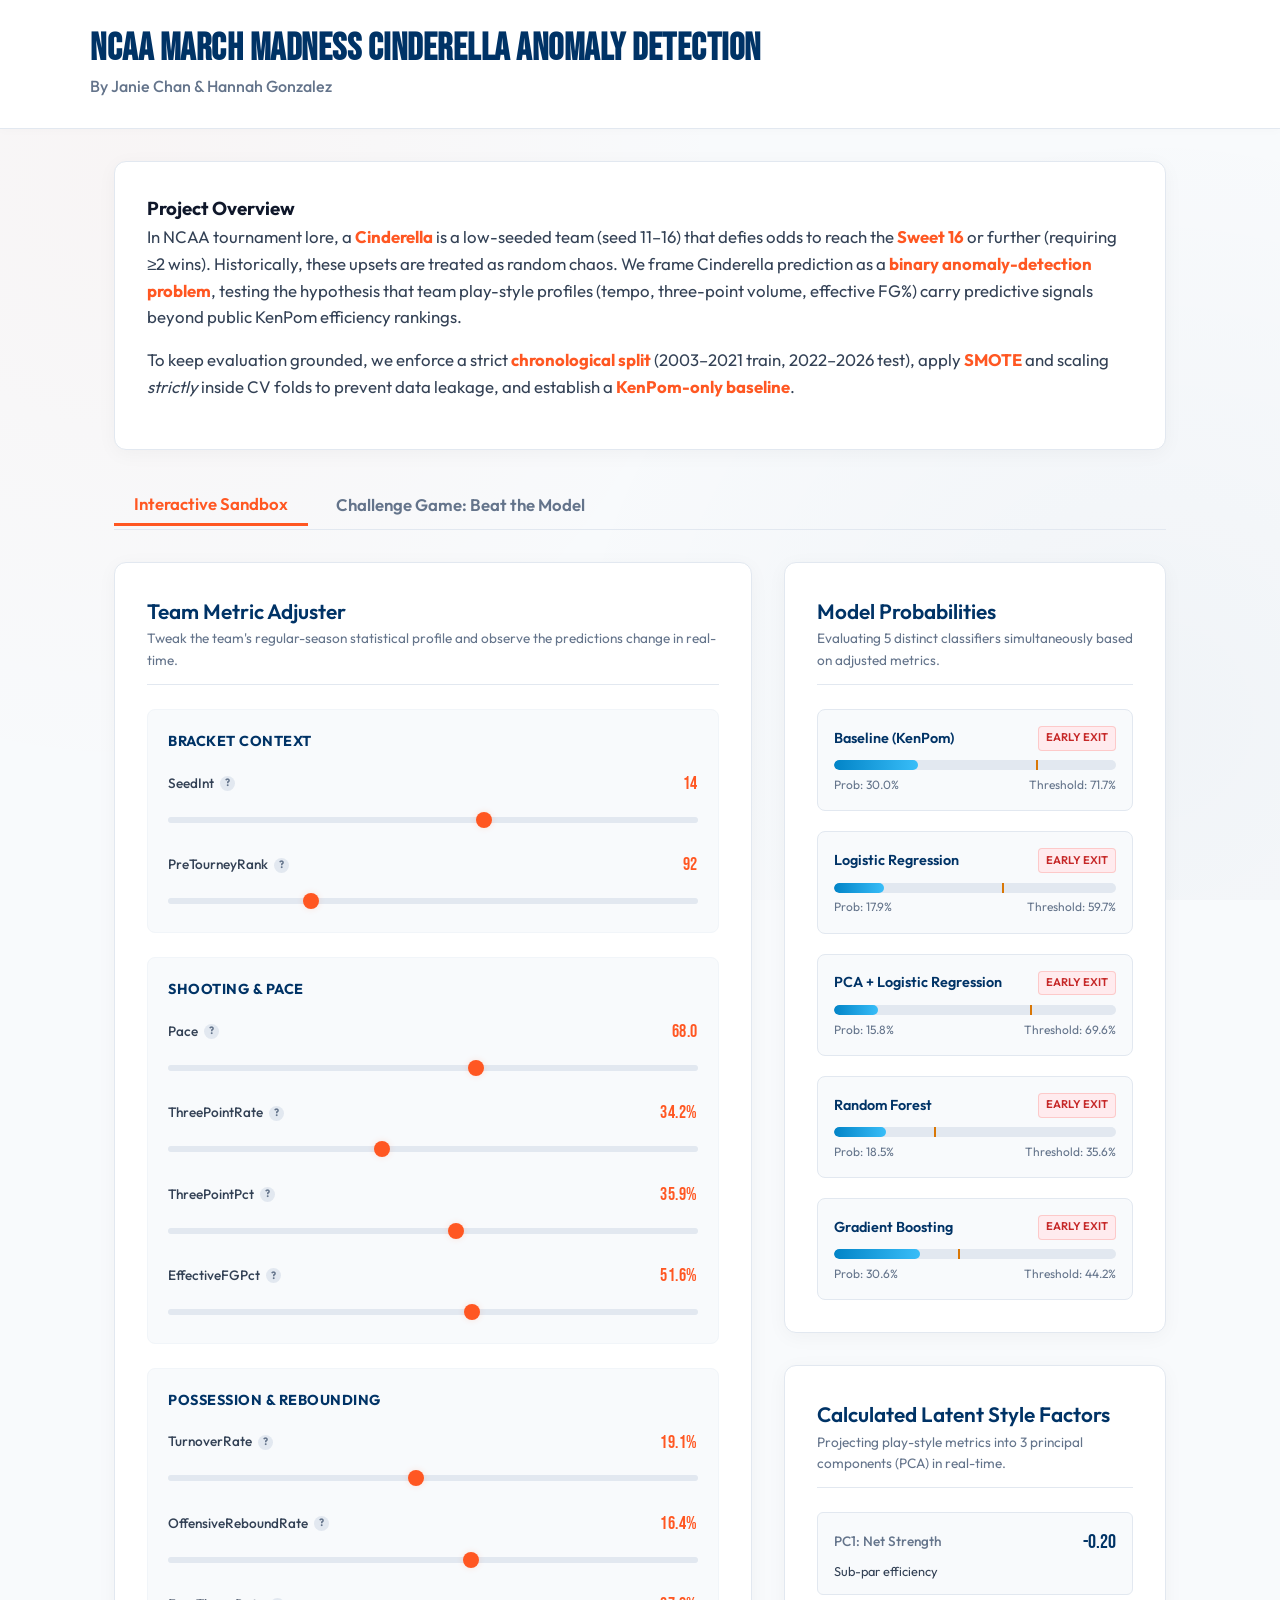
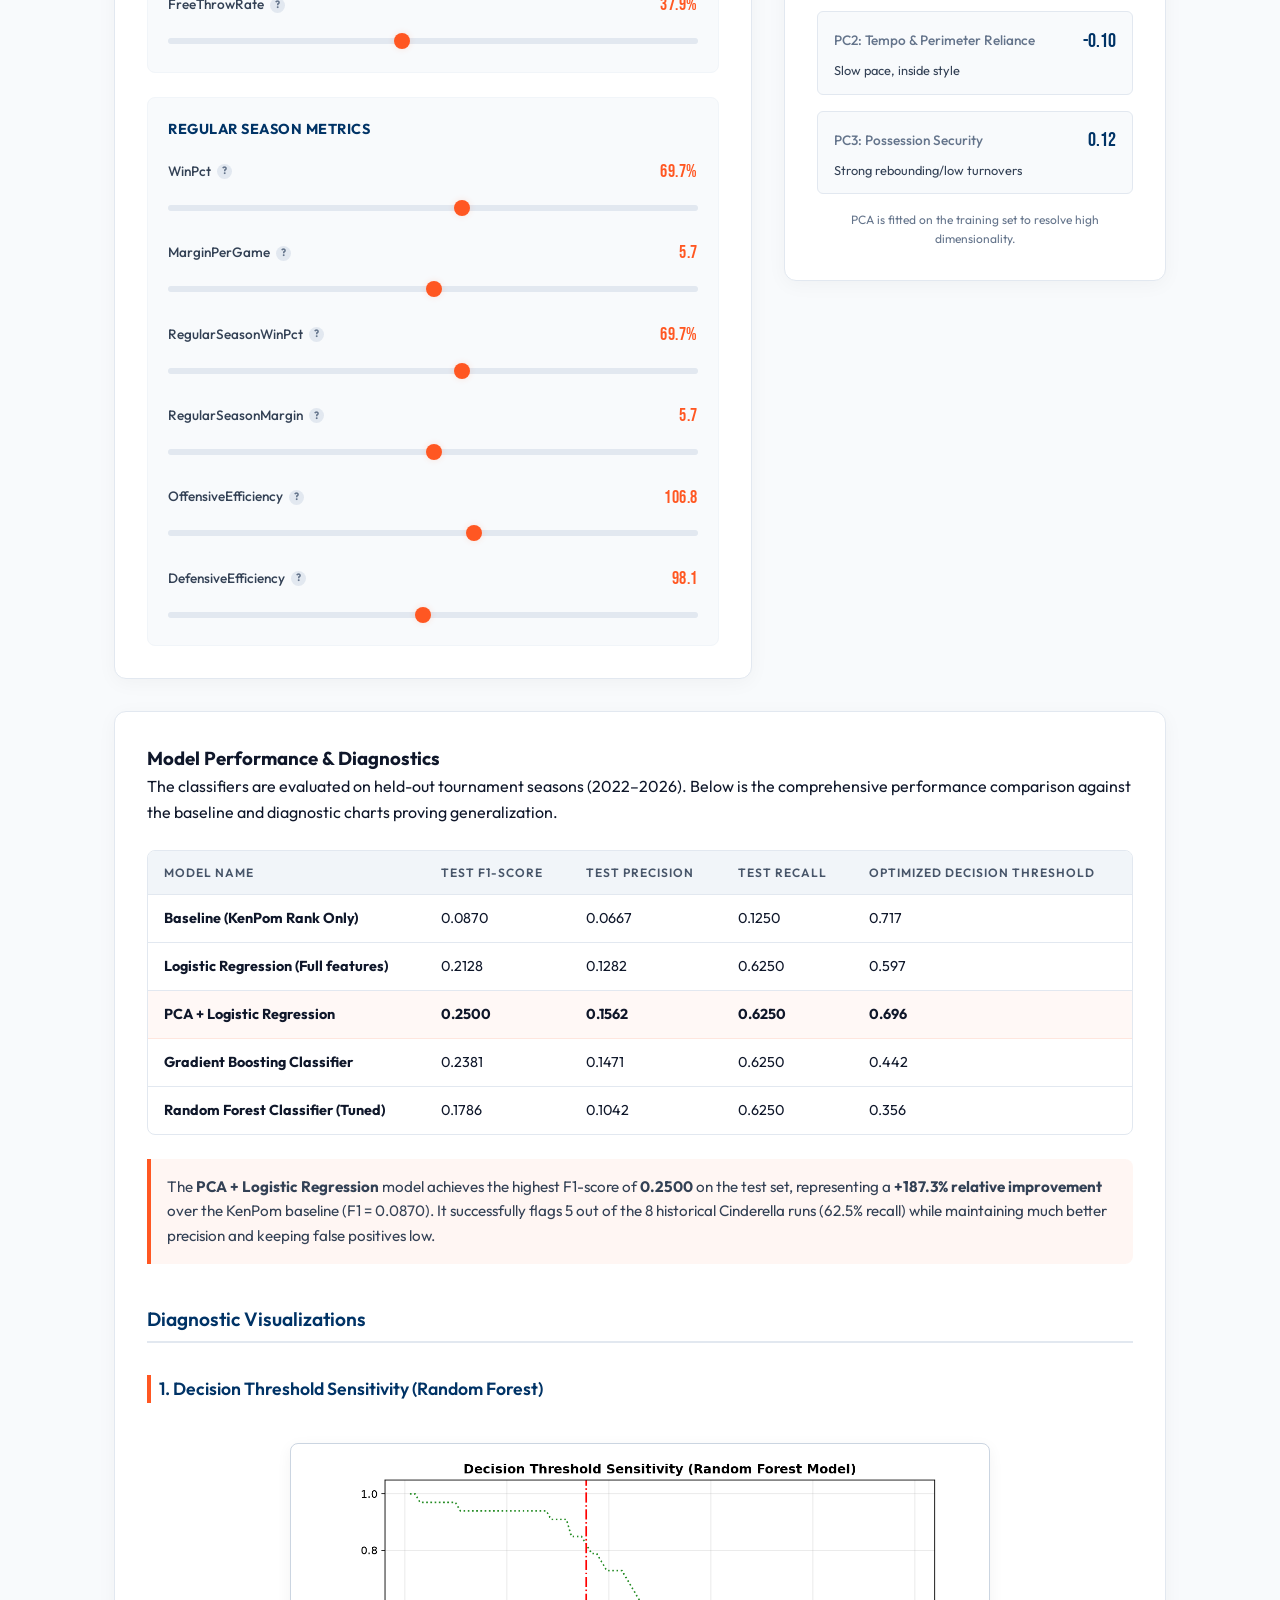
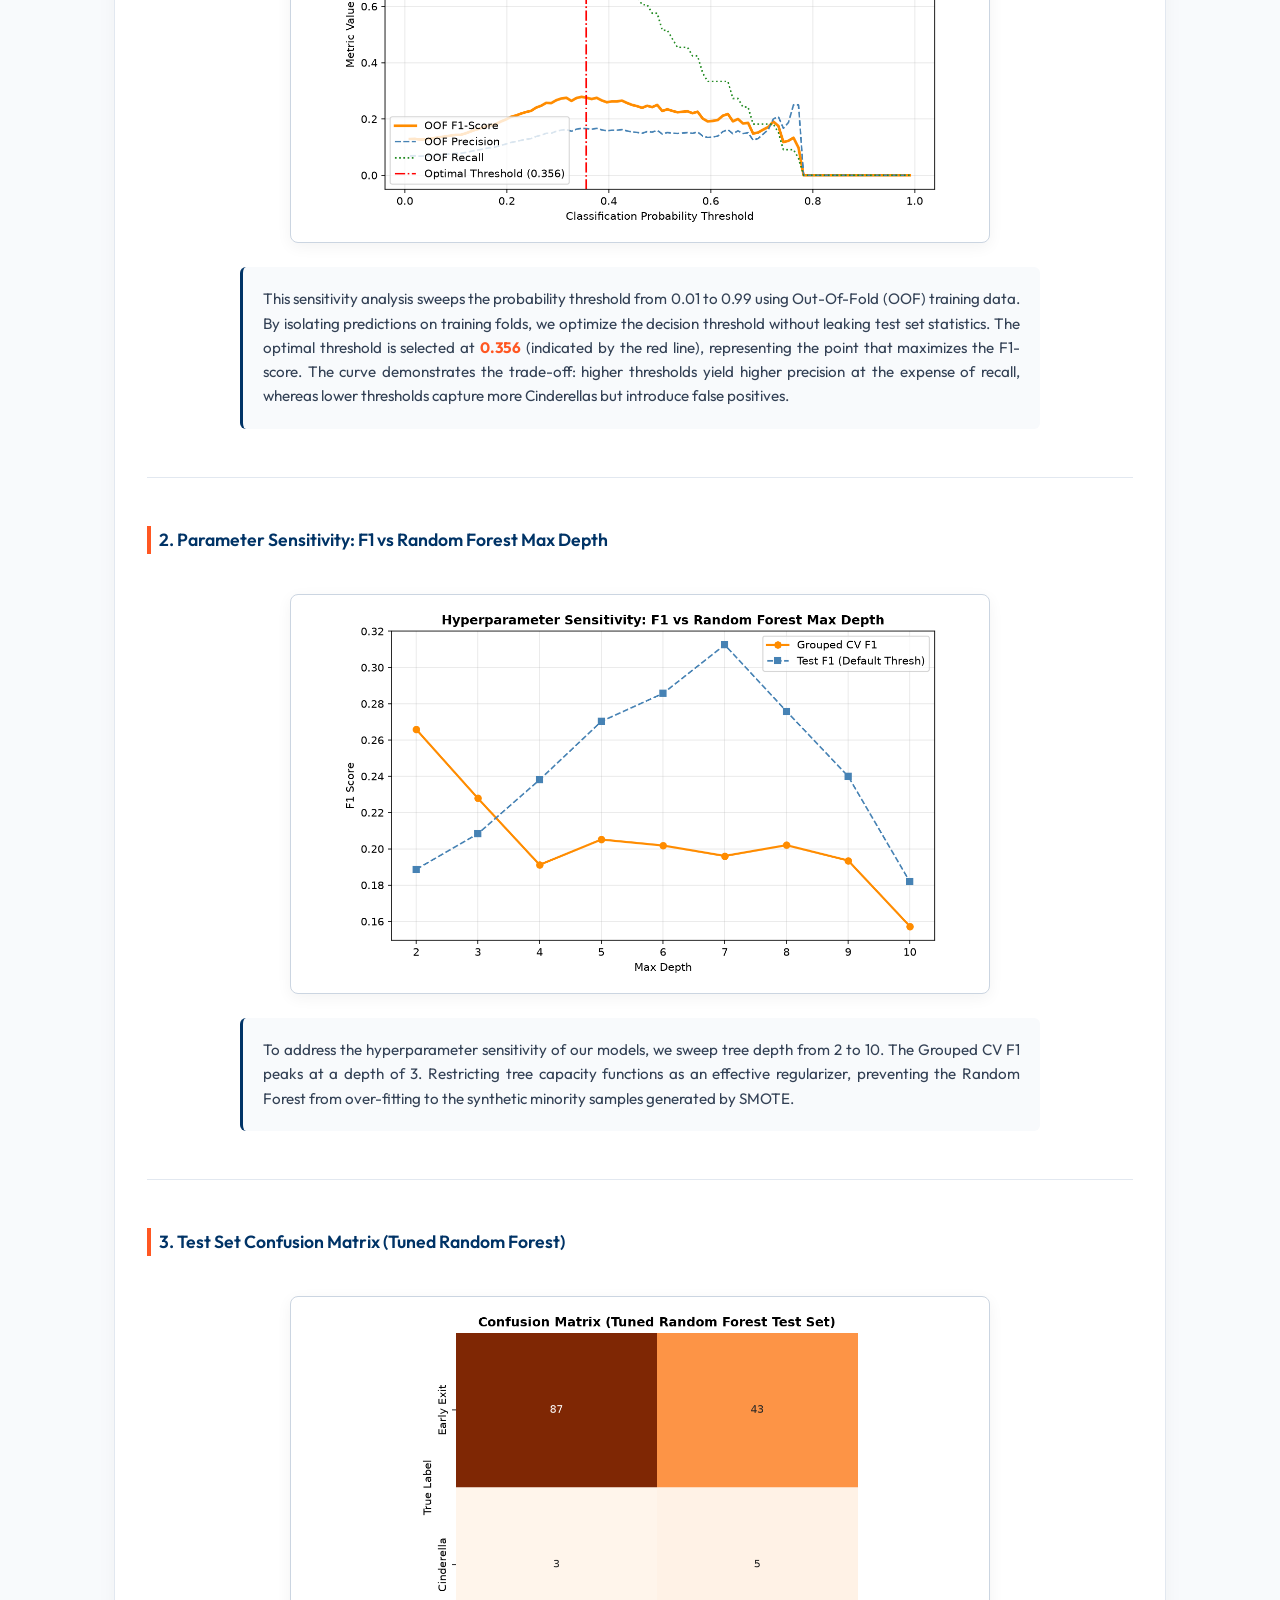
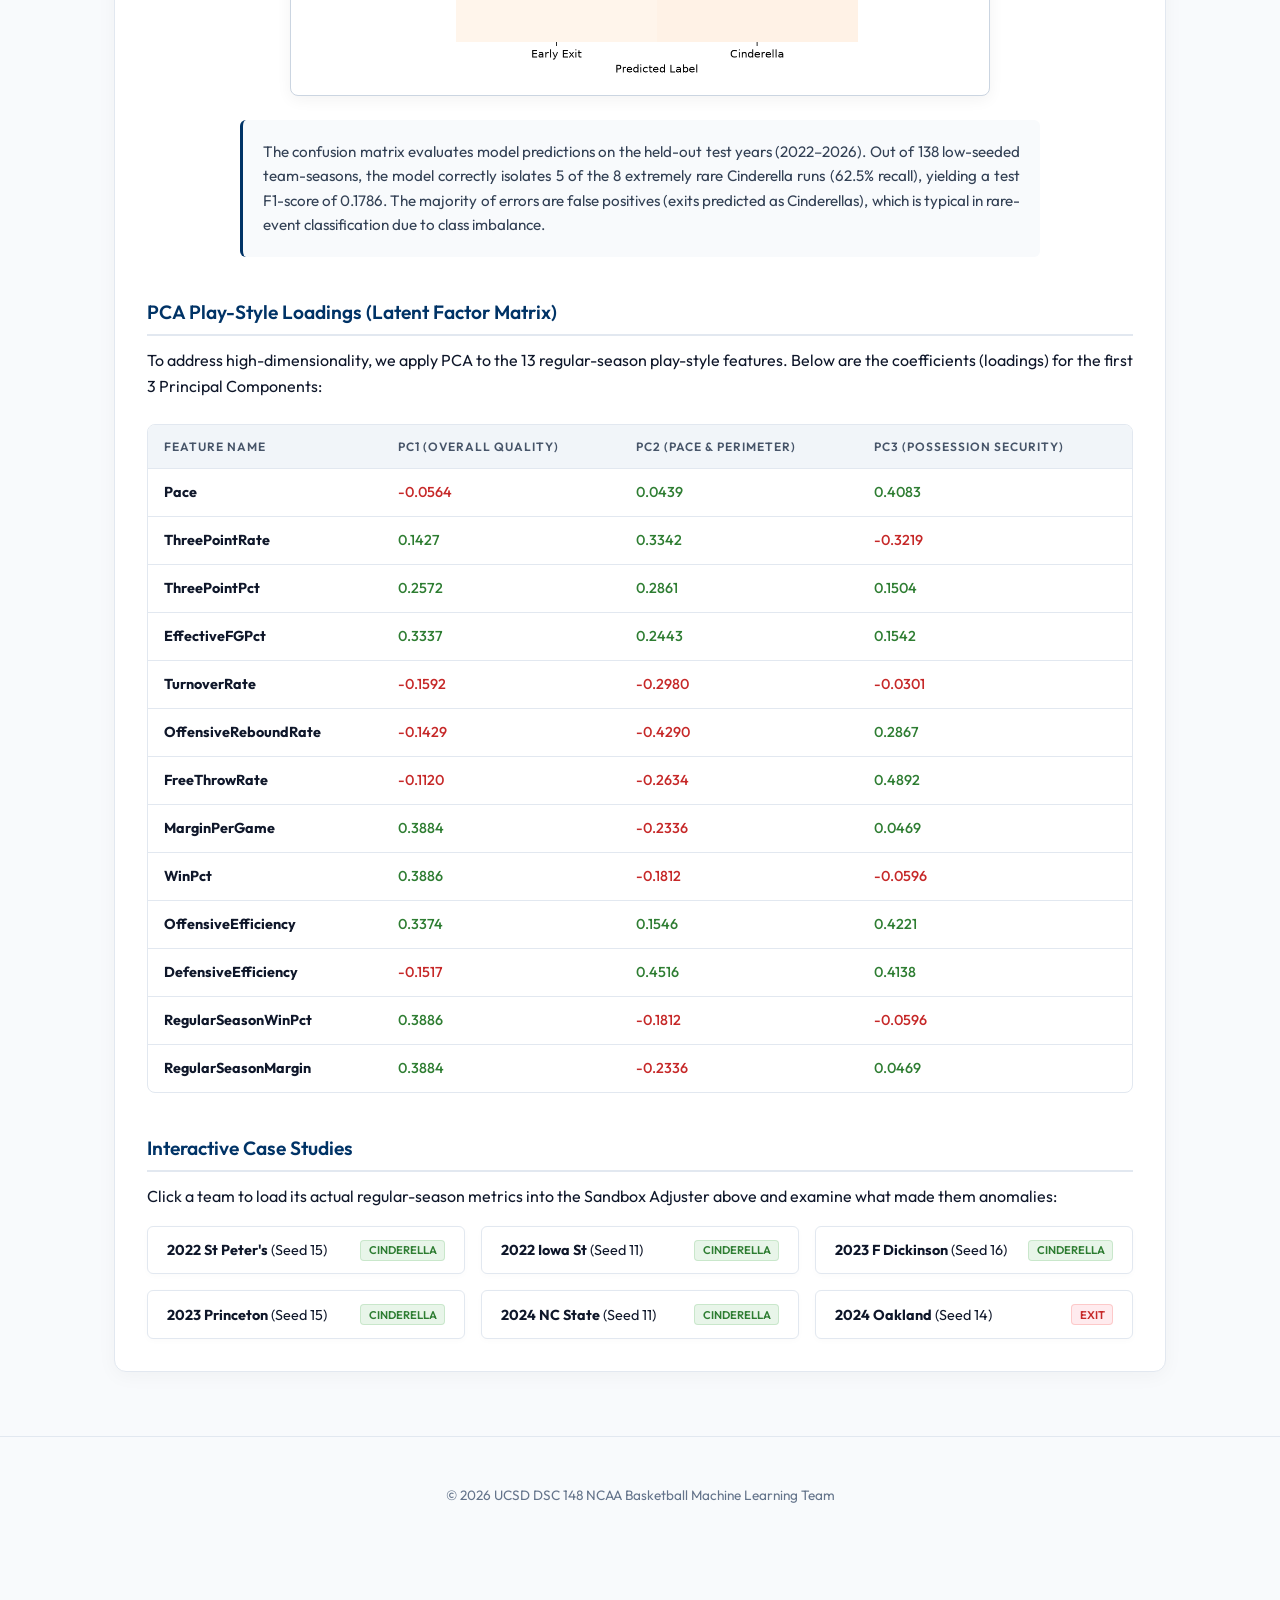
==== commit 4e52cbf1: "telling styling changes for userability" ====
--- a/index.html
+++ b/index.html
@@ -17,26 +17,9 @@
   <!-- Premium Header -->
   <header class="app-header">
     <div class="header-container">
-      <div class="header-logo-group">
-        <div class="hoop-art">🏀</div>
-        <div>
-          <h1>NCAA March Madness</h1>
-          <h2>Cinderella Anomaly Detection Classifier</h2>
-        </div>
-      </div>
-      <div class="meta-badge-grid">
-        <div class="meta-badge">
-          <span class="meta-label">Course</span>
-          <span class="meta-val">UCSD DSC 148</span>
-        </div>
-        <div class="meta-badge">
-          <span class="meta-label">Instructor</span>
-          <span class="meta-val">Prof. Jingbo Shang</span>
-        </div>
-        <div class="meta-badge">
-          <span class="meta-label">By</span>
-          <span class="meta-val">Chan & Gonzalez</span>
-        </div>
+      <div>
+        <h1>NCAA March Madness Cinderella Anomaly Detection</h1>
+        <p class="authors-line">By Janie Chan & Hannah Gonzalez</p>
       </div>
     </div>
   </header>
@@ -56,10 +39,10 @@
     <!-- Interactive Workspace Tabs -->
     <div class="workspace-tabs-wrapper">
       <button class="tab-btn active" id="tab-sandbox">
-        <span class="tab-icon">⚙️</span> Interactive Sandbox
+        Interactive Sandbox
       </button>
       <button class="tab-btn" id="tab-challenge">
-        <span class="tab-icon">🎮</span> Challenge Game: Beat the Model
+        Challenge Game: Beat the Model
       </button>
     </div>
 
@@ -135,7 +118,7 @@
             <p>Below are the actual regular season metrics of a real tournament team (Seed 11–16) drawn from the 2022–2026 test years. Make your guess, check the models, and reveal the truth!</p>
           </div>
           
-          <div class="mystery-box-badge">❓ Mystery Team Case</div>
+          <div class="mystery-box-badge">Mystery Team Case</div>
           
           <div id="challenge-stats-grid" class="challenge-stats-grid">
             <!-- Dynamically populated -->
@@ -186,19 +169,19 @@
           <p>Accuracy on held-out test data (2022–2026)</p>
           <div class="scoreboard-stats">
             <div class="score-row">
-              <span>👤 Your Score:</span>
+              <span>Your Score:</span>
               <strong id="score-user" class="glow-text">0/0</strong>
             </div>
             <div class="score-row">
-              <span>🌲 Random Forest (Tuned):</span>
+              <span>Random Forest (Tuned):</span>
               <strong id="score-rf">0/0</strong>
             </div>
             <div class="score-row">
-              <span>⚡ Gradient Boosting:</span>
+              <span>Gradient Boosting:</span>
               <strong id="score-gbm">0/0</strong>
             </div>
             <div class="score-row">
-              <span>📊 KenPom Baseline:</span>
+              <span>KenPom Baseline:</span>
               <strong id="score-baseline">0/0</strong>
             </div>
           </div>
@@ -241,7 +224,7 @@
               <td>0.597</td>
             </tr>
             <tr class="highlight-row">
-              <td><strong>PCA + Logistic Regression</strong> ⭐</td>
+              <td><strong>PCA + Logistic Regression</strong></td>
               <td><strong>0.2500</strong></td>
               <td><strong>0.1562</strong></td>
               <td><strong>0.6250</strong></td>
@@ -266,26 +249,40 @@
       </div>
 
       <div class="highlight-note">
-        ⭐ The <strong>PCA + Logistic Regression</strong> model achieves the highest F1-score of <strong>0.2500</strong> on the test set, representing a <strong>+187.3% relative improvement</strong> over the KenPom baseline (F1 = 0.0870). It successfully flags 5 out of the 8 historical Cinderella runs (62.5% recall) while maintaining much better precision and keeping false positives low.
-      </div>
-
-      <!-- Diagnostic Charts Grid -->
+        The <strong>PCA + Logistic Regression</strong> model achieves the highest F1-score of <strong>0.2500</strong> on the test set, representing a <strong>+187.3% relative improvement</strong> over the KenPom baseline (F1 = 0.0870). It successfully flags 5 out of the 8 historical Cinderella runs (62.5% recall) while maintaining much better precision and keeping false positives low.
+      </div>
+
+      <!-- Diagnostic Visualizations -->
       <h4 class="section-subtitle">Diagnostic Visualizations</h4>
-      <div class="plots-carousel">
-        <div class="plot-card">
-          <h5>1. Decision Threshold Sensitivity</h5>
-          <img src="threshold_sensitivity.png" alt="Decision Threshold Sensitivity Plot" class="diagnostic-img">
-          <p class="plot-caption">Sweeping probability threshold on Out-Of-Fold (OOF) training data to maximize F1-score without test set leakage. Optimal threshold found at 0.356.</p>
-        </div>
-        <div class="plot-card">
-          <h5>2. Parameter Sensitivity (Max Depth)</h5>
-          <img src="parameter_sensitivity_depth.png" alt="Parameter Sensitivity Plot" class="diagnostic-img">
-          <p class="plot-caption">Evaluating Grouped CV F1 vs. Test F1 across tree depths. Peak performance at max depth = 3 restricts tree capacity, preventing SMOTE overfitting.</p>
-        </div>
-        <div class="plot-card">
-          <h5>3. Test Set Confusion Matrix</h5>
-          <img src="confusion_matrix_final_model.png" alt="Confusion Matrix Plot" class="diagnostic-img">
-          <p class="plot-caption">Confusion matrix on 2022–2026 test years. Out of 138 low-seeded seasons, the model correctly isolates 5 of the 8 extremely rare Cinderella runs.</p>
+      <div class="plots-report-layout">
+        <div class="report-plot-card">
+          <h5>1. Decision Threshold Sensitivity (Random Forest)</h5>
+          <div class="plot-wrapper">
+            <img src="threshold_sensitivity.png" alt="Decision Threshold Sensitivity Plot" class="diagnostic-img">
+          </div>
+          <p class="plot-explanation">
+            This sensitivity analysis sweeps the probability threshold from 0.01 to 0.99 using Out-Of-Fold (OOF) training data. By isolating predictions on training folds, we optimize the decision threshold without leaking test set statistics. The optimal threshold is selected at <strong>0.356</strong> (indicated by the red line), representing the point that maximizes the F1-score. The curve demonstrates the trade-off: higher thresholds yield higher precision at the expense of recall, whereas lower thresholds capture more Cinderellas but introduce false positives.
+          </p>
+        </div>
+
+        <div class="report-plot-card">
+          <h5>2. Parameter Sensitivity: F1 vs Random Forest Max Depth</h5>
+          <div class="plot-wrapper">
+            <img src="parameter_sensitivity_depth.png" alt="Parameter Sensitivity Plot" class="diagnostic-img">
+          </div>
+          <p class="plot-explanation">
+            To address the hyperparameter sensitivity of our models, we sweep tree depth from 2 to 10. The Grouped CV F1 peaks at a depth of 3. Restricting tree capacity functions as an effective regularizer, preventing the Random Forest from over-fitting to the synthetic minority samples generated by SMOTE.
+          </p>
+        </div>
+
+        <div class="report-plot-card">
+          <h5>3. Test Set Confusion Matrix (Tuned Random Forest)</h5>
+          <div class="plot-wrapper">
+            <img src="confusion_matrix_final_model.png" alt="Confusion Matrix Plot" class="diagnostic-img">
+          </div>
+          <p class="plot-explanation">
+            The confusion matrix evaluates model predictions on the held-out test years (2022–2026). Out of 138 low-seeded team-seasons, the model correctly isolates 5 of the 8 extremely rare Cinderella runs (62.5% recall), yielding a test F1-score of 0.1786. The majority of errors are false positives (exits predicted as Cinderellas), which is typical in rare-event classification due to class imbalance.
+          </p>
         </div>
       </div>
 
@@ -317,33 +314,6 @@
         <!-- Dynamically populated -->
       </div>
     </section>
-
-    <!-- Reproducibility & Deployment guide -->
-    <section class="card glass-panel admin-section" id="admin">
-      <h3>Reproducibility & Deployment Instructions</h3>
-      <div class="admin-grid">
-        <div>
-          <h4>1. How to Reproduce Locally</h4>
-          <p>To train the models and regenerate all figures/weights, execute the following commands in the project directory:</p>
-          <pre><code># Install dependencies
-pip install -r requirements.txt
-
-# Run unified training pipeline
-python train_models_all.py</code></pre>
-          <p>This will update the javascript weights file (<code>model-data.js</code>) and recreate the sensitivity plots.</p>
-        </div>
-        <div>
-          <h4>2. How to Deploy to Vercel</h4>
-          <p>This application is 100% serverless and static. To deploy it to Vercel:</p>
-          <ol>
-            <li>Commit all files (including <code>model-data.js</code> and png plots) to a GitHub repository.</li>
-            <li>Go to <a href="https://vercel.com" target="_blank">Vercel</a>, click "Add New Project", and select your repo.</li>
-            <li>Leave all build settings at their defaults and click <strong>Deploy</strong>.</li>
-            <li>Done! Vercel will serve it as a lightning-fast static site.</li>
-          </ol>
-        </div>
-      </div>
-    </section>
   </main>
 
   <footer class="app-footer">
--- a/style.css
+++ b/style.css
@@ -1,19 +1,19 @@
-/* Premium Design System for NCAA Cinderella Classifier */
+/* Premium Light Design System for NCAA Cinderella Classifier */
 :root {
-  --bg-main: #070a13;
-  --bg-card: rgba(16, 24, 48, 0.7);
-  --bg-card-hover: rgba(24, 36, 68, 0.85);
-  --border-color: rgba(255, 255, 255, 0.08);
+  --bg-main: #f8fafc;
+  --bg-card: #ffffff;
+  --bg-card-hover: #f1f5f9;
+  --border-color: #e2e8f0;
   --ncaa-orange: #ff5722;
-  --ncaa-orange-glow: rgba(255, 87, 34, 0.35);
-  --accent-cyan: #00b4d8;
-  --accent-cyan-glow: rgba(0, 180, 216, 0.25);
-  --text-main: #f1f5f9;
-  --text-muted: #94a3b8;
-  --color-cindy: #4caf50;
-  --color-cindy-glow: rgba(76, 175, 80, 0.15);
-  --color-exit: #f44336;
-  --color-exit-glow: rgba(244, 67, 54, 0.15);
+  --ncaa-orange-glow: rgba(255, 87, 34, 0.15);
+  --ncaa-blue: #003366;
+  --ncaa-blue-glow: rgba(0, 51, 102, 0.1);
+  --text-main: #0f172a;
+  --text-muted: #64748b;
+  --color-cindy: #2e7d32;
+  --color-cindy-glow: #e8f5e9;
+  --color-exit: #c62828;
+  --color-exit-glow: #ffebee;
   --font-body: 'Outfit', sans-serif;
   --font-display: 'Bebas Neue', sans-serif;
 }
@@ -29,97 +29,49 @@
   background-color: var(--bg-main);
   color: var(--text-main);
   line-height: 1.6;
-  background-image: radial-gradient(circle at 10% 20%, rgba(255, 87, 34, 0.05) 0%, transparent 40%),
-                    radial-gradient(circle at 90% 80%, rgba(0, 180, 216, 0.05) 0%, transparent 40%);
+  background-image: radial-gradient(circle at 10% 20%, rgba(255, 87, 34, 0.03) 0%, transparent 45%),
+                    radial-gradient(circle at 90% 80%, rgba(0, 51, 102, 0.03) 0%, transparent 45%);
   background-attachment: fixed;
-  padding-bottom: 2rem;
+  padding-bottom: 3rem;
 }
 
 /* Header Styling */
 .app-header {
-  background-color: rgba(7, 10, 19, 0.8);
-  backdrop-filter: blur(12px);
+  background-color: #ffffff;
   border-bottom: 1px solid var(--border-color);
-  padding: 1.5rem 5%;
+  padding: 1.75rem 5%;
   position: sticky;
   top: 0;
   z-index: 100;
+  box-shadow: 0 2px 10px rgba(0, 0, 0, 0.02);
 }
 
 .header-container {
-  max-width: 1200px;
+  max-width: 1100px;
   margin: 0 auto;
   display: flex;
   justify-content: space-between;
   align-items: center;
-  flex-wrap: wrap;
-  gap: 1.5rem;
-}
-
-.header-logo-group {
-  display: flex;
-  align-items: center;
-  gap: 1rem;
-}
-
-.hoop-art {
-  font-size: 2.5rem;
-  filter: drop-shadow(0 0 10px var(--ncaa-orange-glow));
-  animation: bounce 2s infinite ease-in-out;
-}
-
-@keyframes bounce {
-  0%, 100% { transform: translateY(0); }
-  50% { transform: translateY(-5px); }
 }
 
 .app-header h1 {
   font-family: var(--font-display);
-  font-size: 2.2rem;
-  line-height: 1;
-  letter-spacing: 1px;
-  color: var(--text-main);
-}
-
-.app-header h2 {
-  font-size: 0.95rem;
-  color: var(--ncaa-orange);
-  font-weight: 600;
-  text-transform: uppercase;
-  letter-spacing: 2px;
-}
-
-.meta-badge-grid {
-  display: flex;
-  gap: 1rem;
-}
-
-.meta-badge {
-  background: rgba(255, 255, 255, 0.03);
-  border: 1px solid var(--border-color);
-  padding: 0.4rem 0.8rem;
-  border-radius: 6px;
-  display: flex;
-  flex-direction: column;
-  align-items: center;
-}
-
-.meta-label {
-  font-size: 0.7rem;
+  font-size: 2.4rem;
+  line-height: 1.1;
+  letter-spacing: 0.5px;
+  color: var(--ncaa-blue);
+}
+
+.authors-line {
+  font-size: 1rem;
   color: var(--text-muted);
-  text-transform: uppercase;
-  font-weight: 600;
-}
-
-.meta-val {
-  font-size: 0.85rem;
-  font-weight: 600;
-  color: var(--accent-cyan);
+  font-weight: 500;
+  margin-top: 0.25rem;
 }
 
 /* Layout container */
 .main-content {
-  max-width: 1200px;
+  max-width: 1100px;
   margin: 2rem auto;
   padding: 0 1.5rem;
 }
@@ -131,18 +83,18 @@
   border-radius: 12px;
   padding: 2rem;
   margin-bottom: 2rem;
-  box-shadow: 0 8px 32px 0 rgba(0, 0, 0, 0.3);
-}
-
-.glass-panel {
-  backdrop-filter: blur(16px);
-  transition: transform 0.2s, border-color 0.2s;
+  box-shadow: 0 4px 20px rgba(0, 0, 0, 0.04);
+  transition: box-shadow 0.3s;
+}
+
+.card:hover {
+  box-shadow: 0 6px 25px rgba(0, 0, 0, 0.06);
 }
 
 .intro-section p {
   margin-bottom: 1rem;
   font-size: 1.05rem;
-  color: #cbd5e1;
+  color: #334155;
 }
 
 .intro-section strong {
@@ -152,10 +104,10 @@
 /* Tabs switcher */
 .workspace-tabs-wrapper {
   display: flex;
-  gap: 1rem;
+  gap: 0.5rem;
   margin-bottom: 2rem;
   border-bottom: 1px solid var(--border-color);
-  padding-bottom: 0.5rem;
+  padding-bottom: 0.25rem;
 }
 
 .tab-btn {
@@ -163,32 +115,31 @@
   border: none;
   color: var(--text-muted);
   font-family: var(--font-body);
-  font-size: 1.1rem;
-  font-weight: 600;
-  padding: 0.75rem 1.5rem;
+  font-size: 1.05rem;
+  font-weight: 600;
+  padding: 0.6rem 1.25rem;
   cursor: pointer;
-  border-radius: 8px;
-  display: flex;
-  align-items: center;
-  gap: 0.5rem;
-  transition: all 0.3s;
+  border-radius: 6px 6px 0 0;
+  transition: all 0.2s;
+  position: relative;
+  top: 1px;
 }
 
 .tab-btn:hover {
-  color: var(--text-main);
-  background: rgba(255, 255, 255, 0.03);
+  color: var(--ncaa-blue);
+  background: rgba(0, 51, 102, 0.03);
 }
 
 .tab-btn.active {
   color: var(--ncaa-orange);
-  background: rgba(255, 87, 34, 0.08);
-  box-shadow: inset 0 0 12px rgba(255, 87, 34, 0.05);
+  border-bottom: 3px solid var(--ncaa-orange);
+  background: transparent;
 }
 
 /* Sandbox Mode Grid */
 .sandbox-grid {
   display: grid;
-  grid-template-columns: 1.2fr 0.8fr;
+  grid-template-columns: 1.25fr 0.75fr;
   gap: 2rem;
 }
 
@@ -205,13 +156,13 @@
 }
 
 .panel-header h3 {
-  font-size: 1.4rem;
-  font-weight: 600;
-  color: var(--text-main);
+  font-size: 1.3rem;
+  font-weight: 600;
+  color: var(--ncaa-blue);
 }
 
 .panel-header p {
-  font-size: 0.9rem;
+  font-size: 0.85rem;
   color: var(--text-muted);
 }
 
@@ -223,18 +174,18 @@
 }
 
 .slider-section-box {
-  background: rgba(255, 255, 255, 0.015);
-  border: 1px solid rgba(255, 255, 255, 0.03);
+  background: #f8fafc;
+  border: 1px solid #f1f5f9;
   padding: 1.25rem;
   border-radius: 8px;
 }
 
 .slider-section-box h4 {
-  color: var(--accent-cyan);
-  font-size: 0.95rem;
+  color: var(--ncaa-blue);
+  font-size: 0.9rem;
   margin-bottom: 1rem;
   text-transform: uppercase;
-  letter-spacing: 1px;
+  letter-spacing: 0.5px;
 }
 
 .slider-control-card {
@@ -255,25 +206,25 @@
 .slider-label {
   font-size: 0.85rem;
   font-weight: 500;
-  color: var(--text-main);
+  color: #334155;
   display: flex;
   align-items: center;
   gap: 0.4rem;
 }
 
 .tooltip-icon {
-  background: rgba(255, 255, 255, 0.08);
-  color: var(--text-muted);
-  width: 16px;
-  height: 16px;
+  background: #e2e8f0;
+  color: #64748b;
+  width: 15px;
+  height: 15px;
   border-radius: 50%;
-  font-size: 0.7rem;
+  font-size: 0.65rem;
   display: inline-flex;
   align-items: center;
   justify-content: center;
   cursor: help;
   font-weight: bold;
-  transition: background 0.2s;
+  transition: all 0.2s;
 }
 
 .tooltip-icon:hover {
@@ -293,14 +244,14 @@
   -webkit-appearance: none;
   width: 100%;
   height: 6px;
-  background: rgba(255, 255, 255, 0.1);
+  background: #e2e8f0;
   border-radius: 3px;
   outline: none;
   transition: background 0.3s;
 }
 
 input[type="range"]:hover {
-  background: rgba(255, 255, 255, 0.15);
+  background: #cbd5e1;
 }
 
 input[type="range"]::-webkit-slider-thumb {
@@ -310,12 +261,12 @@
   border-radius: 50%;
   background: var(--ncaa-orange);
   cursor: pointer;
-  box-shadow: 0 0 8px var(--ncaa-orange-glow);
+  box-shadow: 0 0 6px var(--ncaa-orange-glow);
   transition: transform 0.1s;
 }
 
 input[type="range"]::-webkit-slider-thumb:hover {
-  transform: scale(1.2);
+  transform: scale(1.25);
 }
 
 /* Model probability stacks */
@@ -326,16 +277,16 @@
 }
 
 .model-row-card {
-  background: rgba(255, 255, 255, 0.02);
+  background: #f8fafc;
   border: 1px solid var(--border-color);
   padding: 1rem;
   border-radius: 8px;
-  transition: border-color 0.3s, background 0.3s;
+  transition: border-color 0.2s, background 0.2s;
 }
 
 .model-row-card.model-cindy-active {
-  border-color: rgba(76, 175, 80, 0.3);
-  background: rgba(76, 175, 80, 0.03);
+  border-color: rgba(76, 175, 80, 0.4);
+  background: #f1f9f1;
 }
 
 .model-row-meta {
@@ -347,12 +298,13 @@
 
 .model-name {
   font-weight: 600;
-  font-size: 0.95rem;
+  font-size: 0.9rem;
+  color: var(--ncaa-blue);
 }
 
 .model-badge {
-  font-size: 0.75rem;
-  padding: 0.2rem 0.5rem;
+  font-size: 0.7rem;
+  padding: 0.15rem 0.45rem;
   border-radius: 4px;
   font-weight: 600;
   text-transform: uppercase;
@@ -360,14 +312,14 @@
 
 .badge-cindy {
   background: var(--color-cindy-glow);
-  color: #81c784;
-  border: 1px solid rgba(76, 175, 80, 0.3);
+  color: var(--color-cindy);
+  border: 1px solid rgba(76, 175, 80, 0.2);
 }
 
 .badge-exit {
   background: var(--color-exit-glow);
-  color: #e57373;
-  border: 1px solid rgba(244, 67, 54, 0.3);
+  color: var(--color-exit);
+  border: 1px solid rgba(244, 67, 54, 0.2);
 }
 
 .progress-bar-wrapper {
@@ -377,26 +329,25 @@
 }
 
 .progress-bar-bg {
-  background: rgba(255, 255, 255, 0.05);
-  height: 12px;
-  border-radius: 6px;
+  background: #e2e8f0;
+  height: 10px;
+  border-radius: 5px;
   position: relative;
   overflow: hidden;
 }
 
 .progress-bar-fill {
   height: 100%;
-  border-radius: 6px;
+  border-radius: 5px;
   transition: width 0.4s ease-out;
 }
 
 .fill-cindy {
   background: linear-gradient(90deg, #4caf50, #81c784);
-  box-shadow: 0 0 10px rgba(76, 175, 80, 0.5);
 }
 
 .fill-exit {
-  background: linear-gradient(90deg, #2196f3, #00b4d8);
+  background: linear-gradient(90deg, #0284c7, #38bdf8);
 }
 
 .threshold-line {
@@ -404,8 +355,7 @@
   top: 0;
   width: 2px;
   height: 100%;
-  background: #ffeb3b;
-  box-shadow: 0 0 5px #ffeb3b;
+  background: #d97706;
   z-index: 2;
 }
 
@@ -424,7 +374,7 @@
 }
 
 .pca-card {
-  background: rgba(255, 255, 255, 0.02);
+  background: #f8fafc;
   border: 1px solid var(--border-color);
   padding: 0.8rem 1rem;
   border-radius: 6px;
@@ -446,12 +396,12 @@
 .pca-val {
   font-family: var(--font-display);
   font-size: 1.25rem;
-  color: var(--accent-cyan);
+  color: var(--ncaa-blue);
 }
 
 .pca-desc {
   font-size: 0.8rem;
-  color: #cbd5e1;
+  color: #334155;
 }
 
 .pca-footer-note {
@@ -464,7 +414,7 @@
 /* Challenge Mode */
 .challenge-split {
   display: grid;
-  grid-template-columns: 1.4fr 0.6fr;
+  grid-template-columns: 1.35fr 0.65fr;
   gap: 2rem;
 }
 
@@ -475,14 +425,14 @@
 }
 
 .mystery-box-badge {
-  background: rgba(0, 180, 216, 0.08);
-  border: 1px solid var(--accent-cyan-glow);
-  color: var(--accent-cyan);
+  background: rgba(0, 51, 102, 0.04);
+  border: 1px solid var(--ncaa-blue-glow);
+  color: var(--ncaa-blue);
   padding: 0.5rem 1rem;
   border-radius: 6px;
   font-weight: 600;
   text-align: center;
-  font-size: 1.1rem;
+  font-size: 1.05rem;
   margin-bottom: 1.5rem;
 }
 
@@ -494,7 +444,7 @@
 }
 
 .challenge-stat-card {
-  background: rgba(255, 255, 255, 0.02);
+  background: #f8fafc;
   border: 1px solid var(--border-color);
   padding: 0.8rem;
   border-radius: 6px;
@@ -510,7 +460,7 @@
 .challenge-stat-val {
   font-family: var(--font-display);
   font-size: 1.4rem;
-  color: var(--text-main);
+  color: var(--ncaa-blue);
   margin-top: 0.2rem;
 }
 
@@ -533,6 +483,7 @@
 .prompt-text {
   font-weight: 600;
   font-size: 0.95rem;
+  color: var(--ncaa-blue);
 }
 
 .btn-group {
@@ -547,14 +498,14 @@
   font-family: var(--font-body);
   font-size: 0.9rem;
   font-weight: 500;
-  padding: 0.5rem 1rem;
+  padding: 0.5rem 1.25rem;
   border-radius: 6px;
   cursor: pointer;
   transition: all 0.2s;
 }
 
 button.btn-toggle:hover {
-  color: var(--text-main);
+  color: var(--ncaa-blue);
   border-color: var(--text-muted);
 }
 
@@ -562,7 +513,6 @@
   background: var(--ncaa-orange);
   color: white;
   border-color: var(--ncaa-orange);
-  box-shadow: 0 0 10px var(--ncaa-orange-glow);
 }
 
 .game-play-btns {
@@ -580,7 +530,7 @@
   padding: 0.6rem 1.25rem;
   border-radius: 6px;
   cursor: pointer;
-  transition: background 0.2s, transform 0.1s;
+  transition: background 0.2s;
 }
 
 button.btn-action:hover:not(:disabled) {
@@ -593,7 +543,7 @@
 }
 
 button.btn-secondary {
-  background: rgba(255, 255, 255, 0.05);
+  background: #f1f5f9;
   color: var(--text-main);
   border: 1px solid var(--border-color);
   font-family: var(--font-body);
@@ -606,7 +556,7 @@
 }
 
 button.btn-secondary:hover {
-  background: rgba(255, 255, 255, 0.1);
+  background: #e2e8f0;
 }
 
 /* Challenge Outcome Display */
@@ -620,18 +570,19 @@
 .challenge-outcome-box h4 {
   font-size: 1.3rem;
   margin-bottom: 0.4rem;
+  color: var(--ncaa-blue);
 }
 
 .box-cindy {
-  background: rgba(76, 175, 80, 0.06);
+  background: var(--color-cindy-glow);
   border: 1px solid rgba(76, 175, 80, 0.3);
-  color: #81c784;
+  color: var(--color-cindy);
 }
 
 .box-exit {
-  background: rgba(33, 150, 243, 0.06);
-  border: 1px solid rgba(33, 150, 243, 0.3);
-  color: #64b5f6;
+  background: #e0f2fe;
+  border: 1px solid #bae6fd;
+  color: #0369a1;
 }
 
 .comparison-summary {
@@ -650,22 +601,22 @@
 }
 
 .verdict-correct {
-  background: rgba(76, 175, 80, 0.12);
-  color: #4caf50;
-  border: 1px solid rgba(76, 175, 80, 0.2);
+  background: #e8f5e9;
+  color: #2e7d32;
+  border: 1px solid #c8e6c9;
 }
 
 .verdict-wrong {
-  background: rgba(244, 67, 54, 0.12);
-  color: #f44336;
-  border: 1px solid rgba(244, 67, 54, 0.2);
+  background: #ffebee;
+  color: #c62828;
+  border: 1px solid #ffcdd2;
 }
 
 /* Scoreboard */
 .challenge-score-card h3 {
   font-size: 1.3rem;
   margin-bottom: 0.2rem;
-  color: var(--accent-cyan);
+  color: var(--ncaa-blue);
 }
 
 .scoreboard-stats {
@@ -679,7 +630,7 @@
   display: flex;
   justify-content: space-between;
   align-items: center;
-  background: rgba(255, 255, 255, 0.015);
+  background: #f8fafc;
   border: 1px solid var(--border-color);
   padding: 0.8rem 1rem;
   border-radius: 6px;
@@ -687,17 +638,14 @@
 
 .score-row span {
   font-size: 0.95rem;
+  font-weight: 500;
 }
 
 .score-row strong {
   font-family: var(--font-display);
   font-size: 1.4rem;
   letter-spacing: 0.5px;
-}
-
-.glow-text {
   color: var(--ncaa-orange);
-  text-shadow: 0 0 10px rgba(255, 87, 34, 0.3);
 }
 
 /* Tables styling */
@@ -706,6 +654,7 @@
   margin: 1.5rem 0;
   border: 1px solid var(--border-color);
   border-radius: 8px;
+  background: white;
 }
 
 table {
@@ -721,9 +670,9 @@
 }
 
 th {
-  background: rgba(255, 255, 255, 0.03);
-  font-weight: 600;
-  color: var(--text-muted);
+  background: #f1f5f9;
+  font-weight: 600;
+  color: #475569;
   text-transform: uppercase;
   font-size: 0.75rem;
   letter-spacing: 1px;
@@ -738,8 +687,8 @@
 }
 
 .highlight-row td {
-  border-top: 1px solid rgba(255, 87, 34, 0.2);
-  border-bottom: 1px solid rgba(255, 87, 34, 0.2);
+  border-top: 1px solid rgba(255, 87, 34, 0.15);
+  border-bottom: 1px solid rgba(255, 87, 34, 0.15);
 }
 
 .highlight-note {
@@ -749,78 +698,107 @@
   border-radius: 0 8px 8px 0;
   font-size: 0.95rem;
   margin-bottom: 2rem;
-}
-
-/* Plots Carousel */
-.plots-carousel {
-  display: grid;
-  grid-template-columns: repeat(auto-fit, minmax(320px, 1fr));
-  gap: 1.5rem;
+  color: #334155;
+}
+
+/* Diagnostic report-like layout */
+.plots-report-layout {
+  display: flex;
+  flex-direction: column;
+  gap: 3rem;
   margin: 2rem 0;
 }
 
-.plot-card {
-  background: rgba(255, 255, 255, 0.02);
-  border: 1px solid var(--border-color);
-  border-radius: 8px;
-  padding: 1.25rem;
+.report-plot-card {
+  background: var(--bg-card);
+  border-bottom: 1px solid var(--border-color);
+  padding-bottom: 3rem;
   display: flex;
   flex-direction: column;
   align-items: center;
 }
 
-.plot-card h5 {
-  font-size: 0.95rem;
-  margin-bottom: 0.75rem;
-  color: var(--accent-cyan);
+.report-plot-card:last-child {
+  border-bottom: none;
+  padding-bottom: 0;
+}
+
+.report-plot-card h5 {
+  font-size: 1.1rem;
+  font-weight: 600;
+  margin-bottom: 1rem;
+  color: var(--ncaa-blue);
   align-self: flex-start;
+  border-left: 4px solid var(--ncaa-orange);
+  padding-left: 0.5rem;
+}
+
+.plot-wrapper {
+  width: 100%;
+  max-width: 700px;
+  margin: 1.5rem 0;
+  display: flex;
+  justify-content: center;
 }
 
 .diagnostic-img {
   width: 100%;
-  max-height: 250px;
+  height: auto;
+  max-height: 400px;
   object-fit: contain;
-  border-radius: 6px;
-  background: white;
-  padding: 0.25rem;
-  border: 1px solid rgba(255, 255, 255, 0.1);
-  box-shadow: 0 4px 15px rgba(0, 0, 0, 0.2);
-}
-
-.plot-caption {
-  font-size: 0.8rem;
-  color: var(--text-muted);
-  margin-top: 0.75rem;
-  text-align: center;
+  border-radius: 8px;
+  border: 1px solid #cbd5e1;
+  padding: 0.5rem;
+  background: #ffffff;
+  box-shadow: 0 4px 15px rgba(0, 0, 0, 0.05);
+}
+
+.plot-explanation {
+  font-size: 0.95rem;
+  color: #334155;
+  line-height: 1.6;
+  text-align: justify;
+  max-width: 800px;
+  width: 100%;
+  background: #f8fafc;
+  padding: 1.25rem;
+  border-radius: 6px;
+  border-left: 3px solid var(--ncaa-blue);
+}
+
+.plot-explanation strong {
+  color: var(--ncaa-orange);
 }
 
 /* PCA loadings and variables colors */
 .pos-val {
-  color: #81c784;
+  color: #2e7d32;
+  font-weight: 500;
 }
 
 .neg-val {
-  color: #e57373;
+  color: #c62828;
+  font-weight: 500;
 }
 
 .text-correct {
-  color: #81c784;
+  color: #2e7d32;
 }
 
 .text-wrong {
-  color: #e57373;
+  color: #c62828;
 }
 
 /* Case studies grid */
 .case-studies-grid {
   display: grid;
-  grid-template-columns: repeat(auto-fill, minmax(260px, 1fr));
+  grid-template-columns: repeat(auto-fill, minmax(250px, 1fr));
   gap: 1rem;
   margin-top: 1rem;
 }
 
 .case-study-btn {
-  background: rgba(255, 255, 255, 0.02);
+  background: #ffffff;
   border: 1px solid var(--border-color);
   padding: 0.8rem 1.2rem;
   border-radius: 6px;
@@ -832,59 +810,24 @@
   justify-content: space-between;
   align-items: center;
   text-align: left;
-  transition: background 0.2s, border-color 0.2s;
+  transition: all 0.2s;
+  box-shadow: 0 2px 6px rgba(0, 0, 0, 0.02);
 }
 
 .case-study-btn:hover {
-  background: rgba(255, 255, 255, 0.06);
-  border-color: var(--text-muted);
+  background: #f8fafc;
+  border-color: #cbd5e1;
+  transform: translateY(-2px);
 }
 
 .section-subtitle {
-  font-size: 1.1rem;
-  color: var(--text-main);
-  margin-top: 2rem;
-  margin-bottom: 0.5rem;
-}
-
-/* Admin Reproducibility area */
-.admin-grid {
-  display: grid;
-  grid-template-columns: 1fr 1fr;
-  gap: 2rem;
-}
-
-@media (max-width: 768px) {
-  .admin-grid {
-    grid-template-columns: 1fr;
-  }
-}
-
-.admin-grid h4 {
-  font-size: 1.05rem;
-  color: var(--accent-cyan);
+  font-size: 1.2rem;
+  color: var(--ncaa-blue);
+  margin-top: 2.5rem;
   margin-bottom: 0.75rem;
-}
-
-pre {
-  background: #020408;
-  border: 1px solid rgba(255, 255, 255, 0.05);
-  padding: 1rem;
-  border-radius: 6px;
-  overflow-x: auto;
-  font-size: 0.85rem;
-  margin-bottom: 1rem;
-  color: #38bdf8;
-}
-
-ol {
-  padding-left: 1.25rem;
-  font-size: 0.9rem;
-  color: #cbd5e1;
-}
-
-ol li {
-  margin-bottom: 0.5rem;
+  font-weight: 600;
+  border-bottom: 2px solid var(--border-color);
+  padding-bottom: 0.4rem;
 }
 
 /* Footer style */
